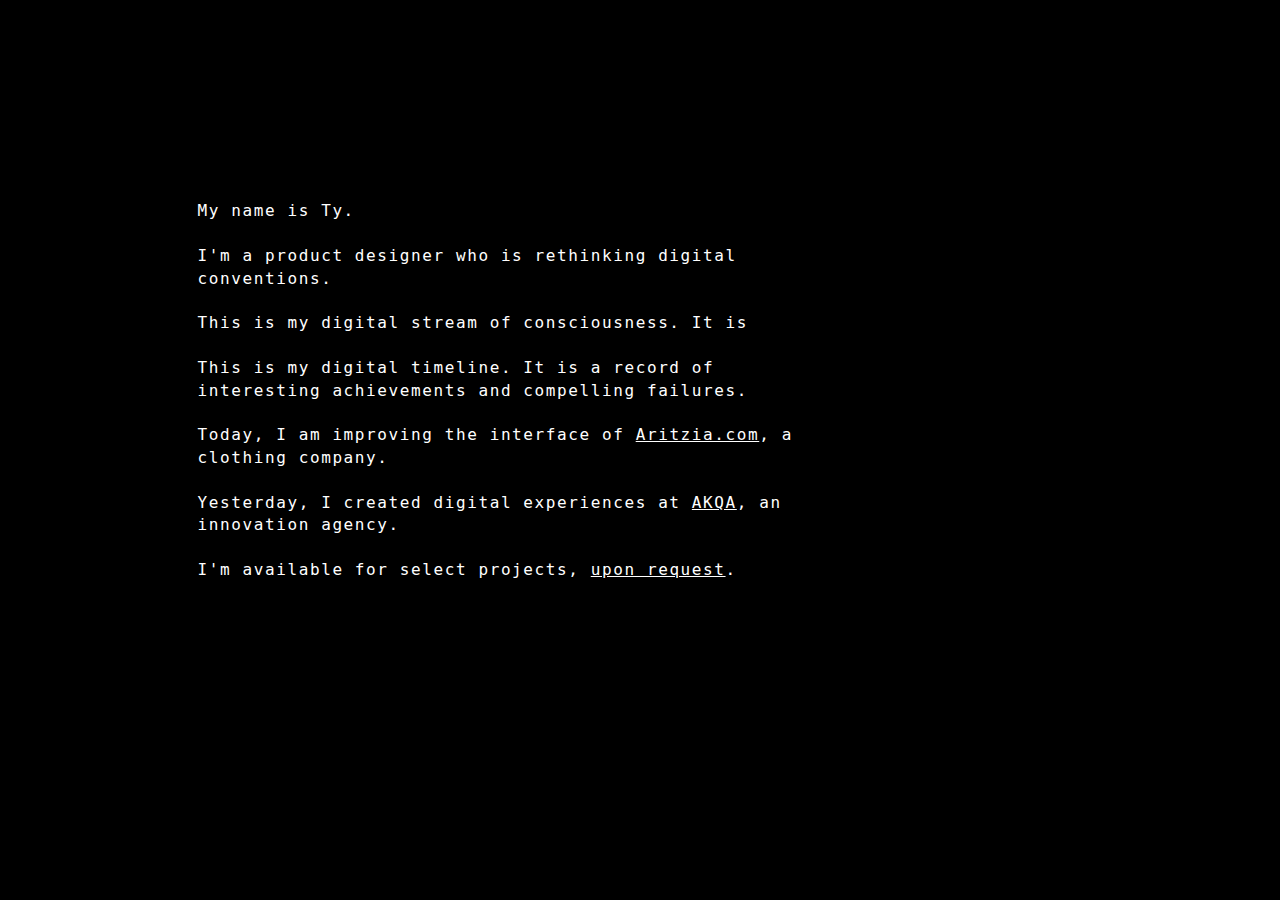
==== index.html @ 68a0e28f "Added a new description" ====
<!DOCTYPE html>
<html lang="en">

  <head>
  <meta charset="utf-8">
  <!-- CSS -->
  <link rel="stylesheet" href="css/main.css">
  <meta name="viewport" content="width=device-width">
  <!--FAVICON -->
  <link rel='shortcut icon' href='images/pizza.ico' type='image/x-icon'/>
  <!-- FONTS -->
  <link rel="stylesheet" href="css/main.css">
  <!--Social Sharing Stuff -->
  <meta property="og:site_name" content="Ty Husband - Portfolio"/>
  <meta property="og:description" content="A dedicated space for articulating digital philosophies"/>
  <meta property="og:image" content="http://tyhus.band/images/preview.jpg">
  <meta property="og:url" content="http://tyhus.band/">
  <meta property="og:type" content="website"/>
  <title>T Y &nbsp; H U S B A N D</title>
  </head>

  <body class="bg-black">
  	<h1 class="text">
      My name is Ty.
      <br><br>
      I'm a product designer who is rethinking digital conventions. 
      <br><br>
      This is my digital stream of consciousness. It is 
      <br><br>
      This is my digital timeline. It is a record of interesting achievements and compelling failures.
      <br><br>
      Today, I am improving the interface of <a target="_blank" href="http://www.aritzia.com">Aritzia.com</a>, a clothing company.
      <br><br>
      Yesterday, I created digital experiences at <a target="_blank" href="http://www.akqa.com">AKQA</a>, an innovation agency.
      <br><br>
      I'm available for select projects, <a href="mailto:ty.husband@gmail.com?Subject=Hey%20Ty">upon request</a>.
    </h1>

    <h1 class="Year">



  </body>
</html>
---- css/main.css ----
@font-face { 
	font-family: 'DM Mono', monospace;
	src: url('https://fonts.googleapis.com/css2?family=DM+Mono:wght@300&display=swap'); 
	webkit-font-smoothing: antialiased;
}


.bg-black {
	background-color: #000
}


@media only screen and (min-width: 601px) {
.text {
	font-family: 'DM Mono', monospace;
	color: #fff;
	font-size: 16px;
	font-weight: 300;
	line-height: 1.4em;
	letter-spacing: .1em;
	padding-left: 15%;
	padding-top: 15%;
	max-width: 50%;

	delay: 2s;
	animation: fadein 2s;
	-webkit-animation: fadein 2s;
  }
}

@media only screen and (max-width: 600px) {
.text {
	font-family: 'DM Mono', monospace;
	color: #fff;
	font-size: 14px;
	font-weight: 300;
	line-height: 1.6em;
	letter-spacing: .1em;
	padding-top: 20%;
	padding-left: 10%;
	max-width: 80%;

	delay: 2s;
	animation: fadein 2s;
	-webkit-animation: fadein 2s;
  }
}


@keyframes fadein {
    from { opacity: 0; }
    to   { opacity: 1; }
}

/* Safari, Chrome and Opera > 12.1 */
@-webkit-keyframes fadein {
    from { opacity: 0; }
    to   { opacity: 1; }
}


a {
	color: #fff;
	text-decoration: underline;
}

a:hover {
	color: #ffff00;
	text-decoration: none;
}

a:visited {
	color: #fff;
	text-decoration: underline;
}


a:visited:hover {
	color: #ffff00;
	text-decoration: none;
}

::selection {
  background: #ffff00;
  color: #000;
}
---- css/main.css ----
@font-face { 
	font-family: 'DM Mono', monospace;
	src: url('https://fonts.googleapis.com/css2?family=DM+Mono:wght@300&display=swap'); 
	webkit-font-smoothing: antialiased;
}


.bg-black {
	background-color: #000
}


@media only screen and (min-width: 601px) {
.text {
	font-family: 'DM Mono', monospace;
	color: #fff;
	font-size: 16px;
	font-weight: 300;
	line-height: 1.4em;
	letter-spacing: .1em;
	padding-left: 15%;
	padding-top: 15%;
	max-width: 50%;

	delay: 2s;
	animation: fadein 2s;
	-webkit-animation: fadein 2s;
  }
}

@media only screen and (max-width: 600px) {
.text {
	font-family: 'DM Mono', monospace;
	color: #fff;
	font-size: 14px;
	font-weight: 300;
	line-height: 1.6em;
	letter-spacing: .1em;
	padding-top: 20%;
	padding-left: 10%;
	max-width: 80%;

	delay: 2s;
	animation: fadein 2s;
	-webkit-animation: fadein 2s;
  }
}


@keyframes fadein {
    from { opacity: 0; }
    to   { opacity: 1; }
}

/* Safari, Chrome and Opera > 12.1 */
@-webkit-keyframes fadein {
    from { opacity: 0; }
    to   { opacity: 1; }
}


a {
	color: #fff;
	text-decoration: underline;
}

a:hover {
	color: #ffff00;
	text-decoration: none;
}

a:visited {
	color: #fff;
	text-decoration: underline;
}


a:visited:hover {
	color: #ffff00;
	text-decoration: none;
}

::selection {
  background: #ffff00;
  color: #000;
}
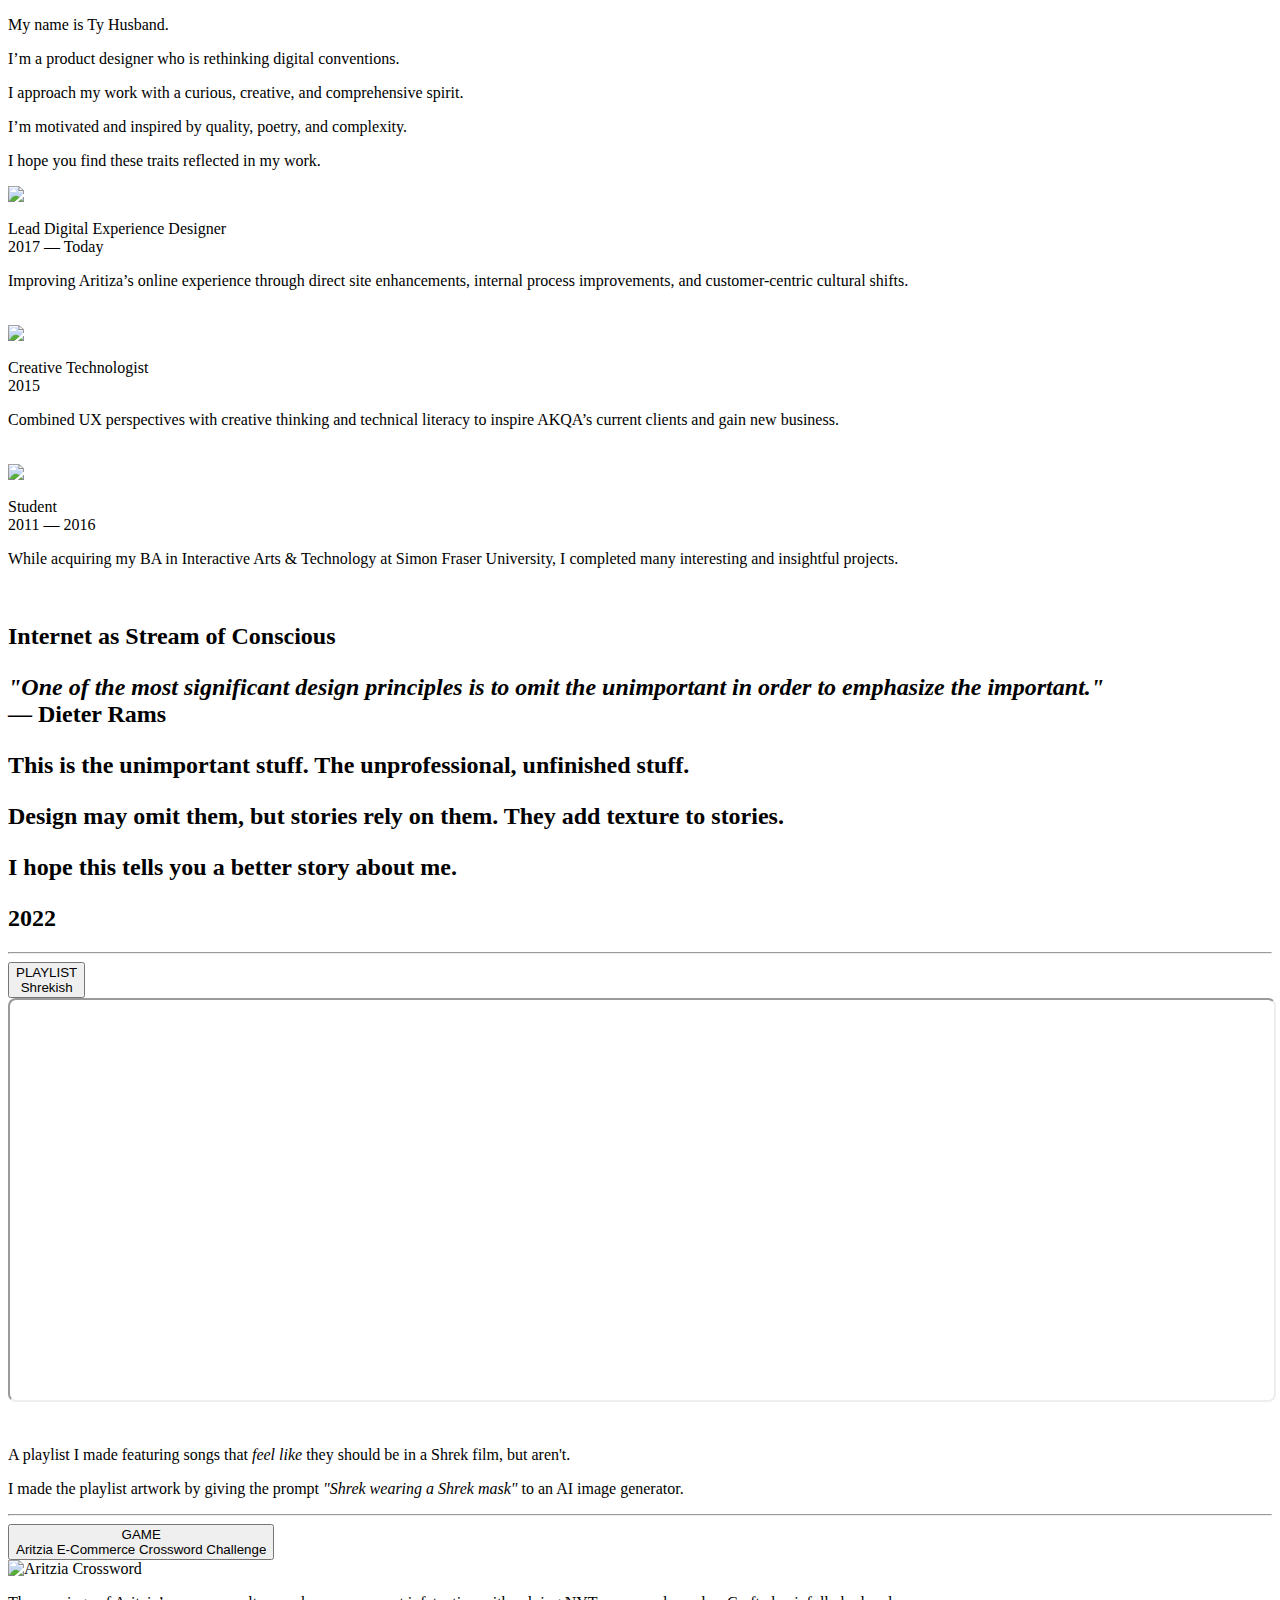
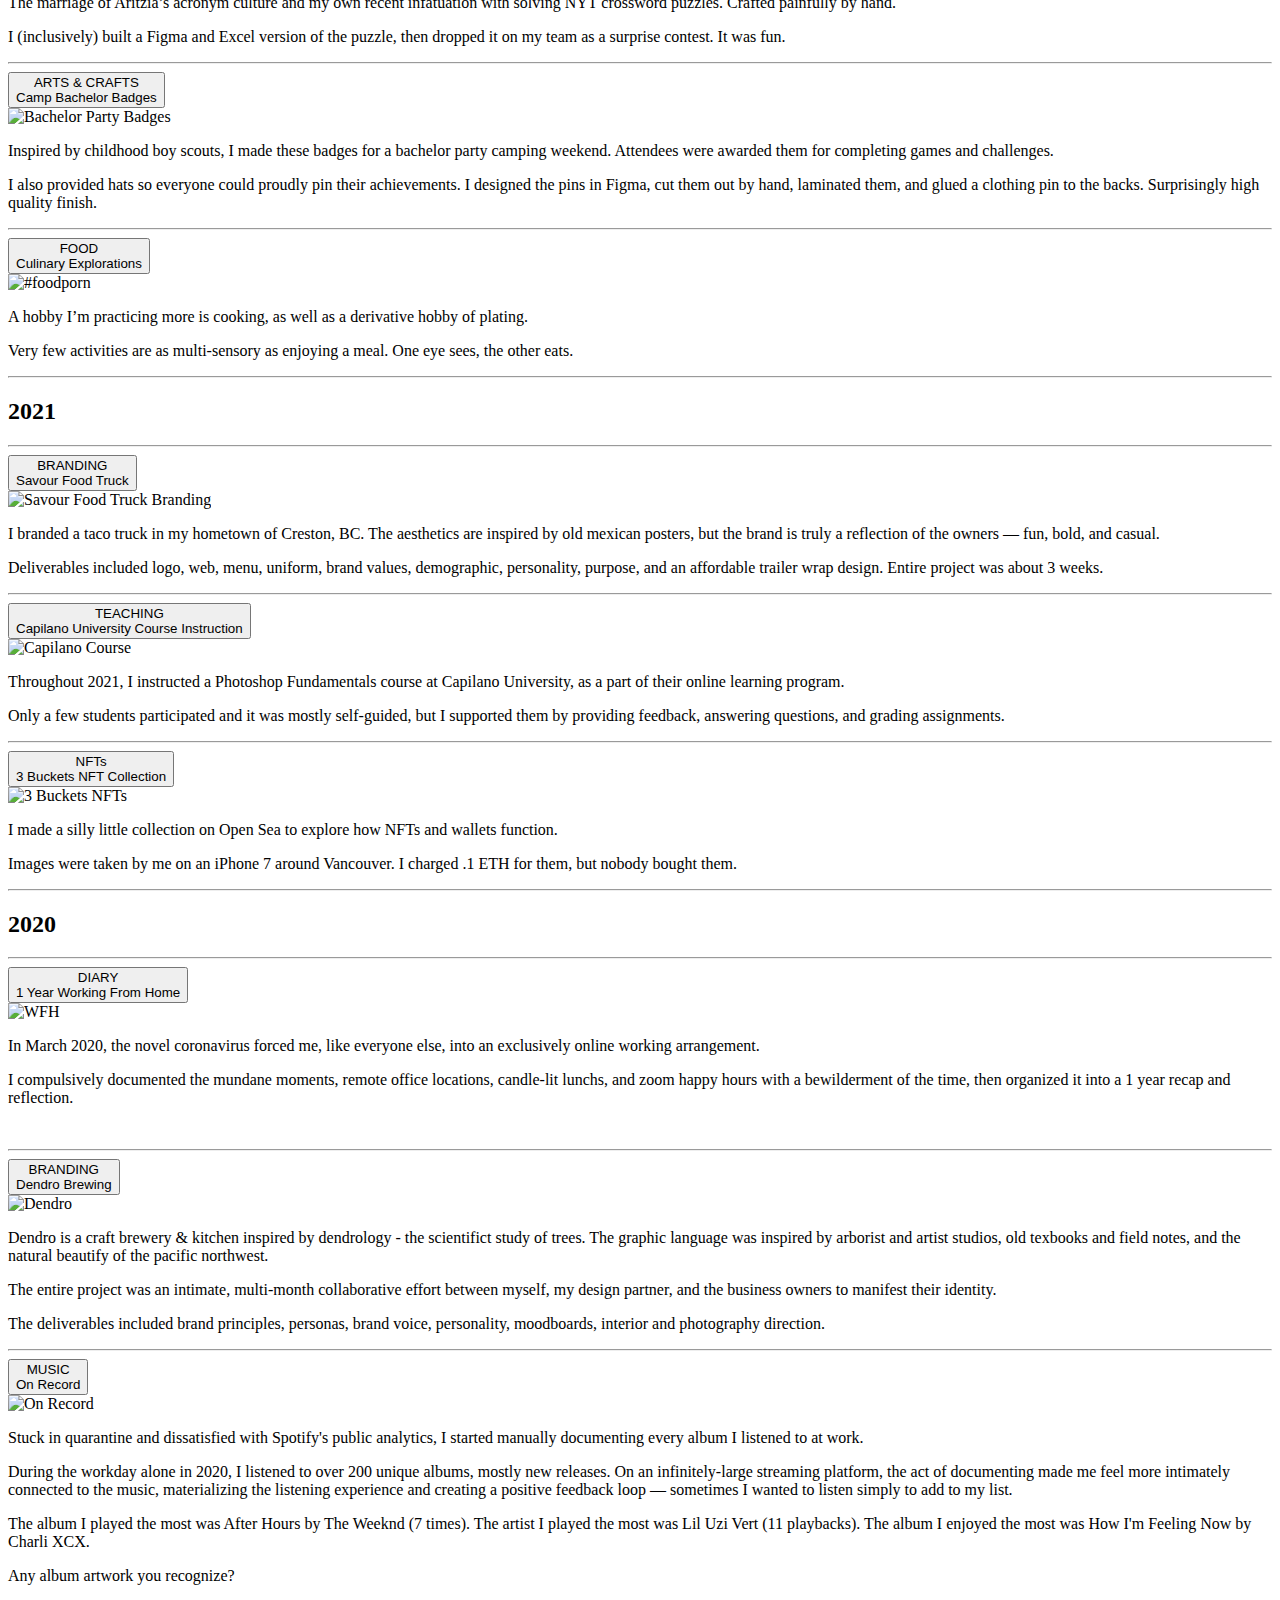
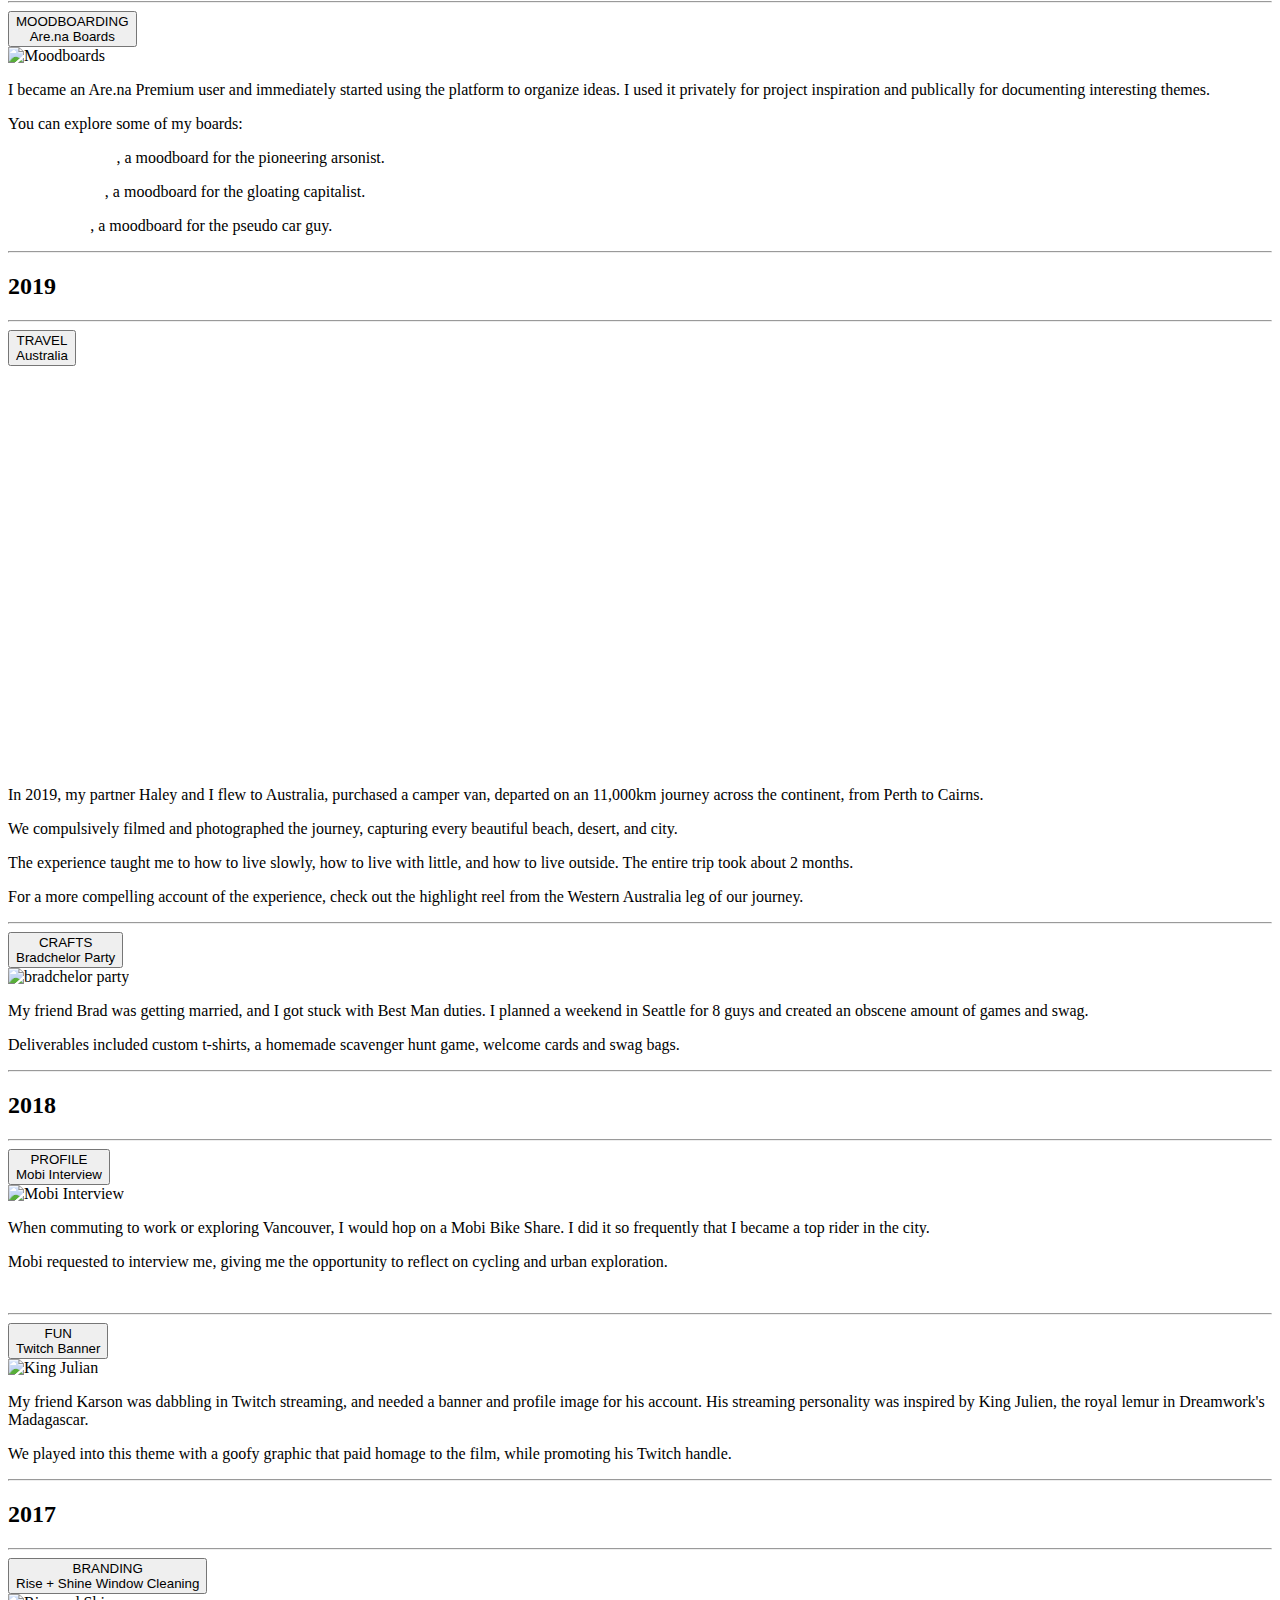
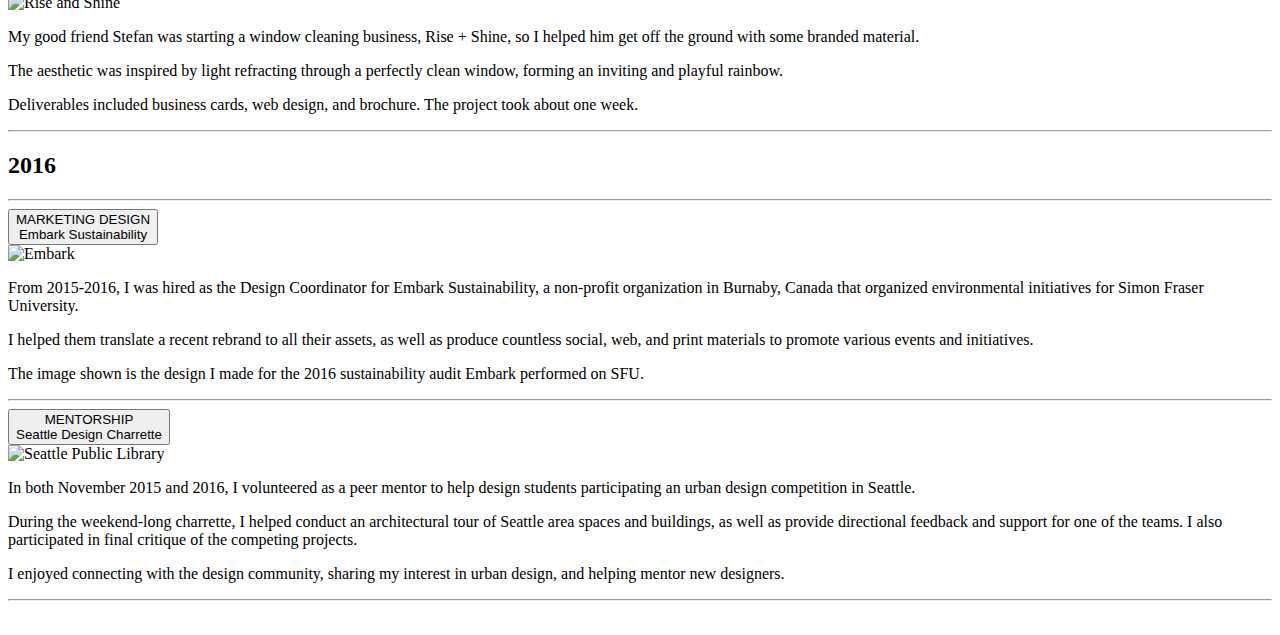
==== commit 6a3a7e2c: "SFU test" ====
--- a/index.html
+++ b/index.html
@@ -1,44 +1,450 @@
 <!DOCTYPE html>
-<html lang="en">
-
-  <head>
-  <meta charset="utf-8">
-  <!-- CSS -->
-  <link rel="stylesheet" href="css/main.css">
-  <meta name="viewport" content="width=device-width">
-  <!--FAVICON -->
-  <link rel='shortcut icon' href='images/pizza.ico' type='image/x-icon'/>
-  <!-- FONTS -->
-  <link rel="stylesheet" href="css/main.css">
-  <!--Social Sharing Stuff -->
-  <meta property="og:site_name" content="Ty Husband - Portfolio"/>
-  <meta property="og:description" content="A dedicated space for articulating digital philosophies"/>
-  <meta property="og:image" content="http://tyhus.band/images/preview.jpg">
-  <meta property="og:url" content="http://tyhus.band/">
-  <meta property="og:type" content="website"/>
-  <title>T Y &nbsp; H U S B A N D</title>
-  </head>
-
-  <body class="bg-black">
-  	<h1 class="text">
-      My name is Ty.
-      <br><br>
-      I'm a product designer who is rethinking digital conventions. 
-      <br><br>
-      This is my digital stream of consciousness. It is 
-      <br><br>
-      This is my digital timeline. It is a record of interesting achievements and compelling failures.
-      <br><br>
-      Today, I am improving the interface of <a target="_blank" href="http://www.aritzia.com">Aritzia.com</a>, a clothing company.
-      <br><br>
-      Yesterday, I created digital experiences at <a target="_blank" href="http://www.akqa.com">AKQA</a>, an innovation agency.
-      <br><br>
-      I'm available for select projects, <a href="mailto:ty.husband@gmail.com?Subject=Hey%20Ty">upon request</a>.
-    </h1>
-
-    <h1 class="Year">
-
-
-
-  </body>
-</html>
+<head>
+        <meta charset="utf-8" />
+        <meta name="viewport" content="width=device-width, initial-scale=1.0">
+        <title>Ty Husband's Stream of Conscious</title>
+        <link href="css/main.css" rel="stylesheet" type="text/css" />
+        <link rel="preconnect" href="https://fonts.googleapis.com">
+        <link rel="preconnect" href="https://fonts.gstatic.com" crossorigin>
+        <link href="https://fonts.googleapis.com/css2?family=Bebas+Neue&display=swap" rel="stylesheet">
+    </head>
+<html lang="en" >
+  <body class="homepage">
+
+    <!-- Introduction -->
+    <div class="home_landing_section">
+    <p class="m16 f1">My name is Ty Husband.</p>
+    <p class="m16 f1">I’m a product designer who is rethinking digital conventions.</p>
+    <p class="m16 f1">I approach my work with a curious, creative, and comprehensive spirit.</p>
+    <p class="m16 f1">I’m motivated and inspired by quality, poetry, and complexity.</p>
+    <p class="m16 f1">I hope you find these traits reflected in my work.</p>
+    </div>
+
+    <!-- Work -->
+    <div class="home_work_section">
+
+        <!-- Aritzia -->
+        <div class="home_work">
+            <a href="http://www.tyhus.band/aritzia"><img src="images/ARITZIA.png" alt="Aritzia Work" width="100%"></a>
+            <p class="f1">Lead Digital Experience Designer<br>2017 — Today</p>
+            <p class="m16 f0">Improving Aritiza’s online experience through direct site enhancements, internal process improvements, and customer-centric cultural shifts.</p>
+            <a class="f0" href="http://www.tyhus.band/aritzia">See work from Aritzia ➞</a>
+        </div>
+
+        <!-- AKQA -->
+        <div class="home_work" id="home_center_work">
+            <a href="http://www.tyhus.band/akqa"><img src="images/AKQA.png" alt="AKQA Work" width="100%"></a>
+            <p class="f1">Creative Technologist<br>2015</p>
+            <p class="m16 f0">Combined UX perspectives with creative thinking and technical literacy to inspire AKQA’s current clients and gain new business.</p>
+            <a class="f0" href="http://www.tyhus.band/akqa">See work from AKQA ➞</a>
+        </div>
+
+        <!-- SFU-->
+        <div class="home_work">
+            <a href="sfu.html"><img src="images/SFU.png" alt="SFU Work" width="100%"></a>
+            <p class="f1">Student<br>2011 — 2016</p>
+            <p class="m16 f0">While acquiring my BA in Interactive Arts & Technology at Simon Fraser University, I completed many interesting and insightful projects.</p>
+            <a class="f0" href="sfu.html">See projects from SFU ➞</a>
+        </div>
+    </div>
+
+    <!-- Stream of Conscious Section -->
+    <div class="m10">
+    <h2 class="m16 f3 m10">Internet as Stream of Conscious</>
+    <p class="m16 f1"><em>"One of the most significant design principles is to omit the unimportant in order to emphasize the important."</em><br>— Dieter Rams</p>
+    <p class="m16 f1">This is the unimportant stuff. The unprofessional, unfinished stuff.
+    <p class="m16 f1">Design may omit them, but stories rely on them. They add texture to stories.</p>
+    <p class="m16 f1">I hope this tells you a better story about me.</p>
+    </div>
+
+    <!--
+
+     2022
+
+    -->
+
+    <div>
+    <h2 class="m16 f3 m_timeline">2022</h2>
+    <hr></hr>
+     <!-- Shrekish -->
+        <button class="accordion f1"> 
+            <span class="fn1">PLAYLIST</span>
+            <br>Shrekish
+        </button>
+        <div class="panel">
+            <div class="accordionImage">
+                <iframe style="border-radius:8px; margin-bottom:24px" src="https://open.spotify.com/embed/playlist/5HMXBynhp5PDncoCXTkpha?utm_source=generator&theme=0" width="100%" height="400" frameBorder="1" allowfullscreen="" allow="autoplay; clipboard-write; encrypted-media; fullscreen; picture-in-picture" loading="lazy"></iframe>
+            </div>
+            <div class="accordionDetails">
+                <p>A playlist I made featuring songs that <em>feel like</em> they should be in a Shrek film, but aren't.</p>
+                <p>I made the playlist artwork by giving the prompt <em>"Shrek wearing a Shrek mask"</em> to an AI image generator.</p>
+            </div>
+        </div>
+    <hr></hr>
+        <!-- Aritzia E-Commerce Crossword Challenge -->
+        <button class="accordion f1"> 
+            <span class="fn1">GAME</span>
+            <br>Aritzia E-Commerce Crossword Challenge
+        </button>
+        <div class="panel">
+            <div class="accordionImage">
+                <img src="images/crossword.png" alt="Aritzia Crossword" width="100%">
+            </div>
+            <div class="accordionDetails">
+                <p>The marriage of Aritzia’s acronym culture and my own recent infatuation with solving NYT crossword puzzles. Crafted painfully by hand.</p>
+                <p>I (inclusively) built a Figma and Excel version of the puzzle, then dropped it on my team as a surprise contest. It was fun.</p>
+            </div>
+        </div>
+    <hr></hr>
+        <!-- Camp Bachelor Badges -->
+        <button class="accordion f1"> 
+            <span class="fn1">ARTS & CRAFTS</span>
+            <br>Camp Bachelor Badges
+        </button>
+        <div class="panel">
+            <div class="accordionImage">
+                <img src="images/badges.jpeg" alt="Bachelor Party Badges" width="100%">
+            </div>
+            <div class="accordionDetails">
+                <p>Inspired by childhood boy scouts, I made these badges for a bachelor party camping weekend. Attendees were awarded them for completing games and challenges.</p>
+                <p>I also provided hats so everyone could proudly pin their achievements. I designed the pins in Figma, cut them out by hand, laminated them, and glued a clothing pin to the backs. Surprisingly high quality finish.</p>
+            </div>
+        </div>
+    <hr></hr>
+           <!-- Culinary Explorations -->
+        <button class="accordion f1"> 
+            <span class="fn1">FOOD</span>
+            <br>Culinary Explorations
+        </button>
+        <div class="panel">
+            <div class="accordionImage">
+                <img src="images/food.png" alt="#foodporn" width="100%">
+            </div>
+            <div class="accordionDetails">
+                <p>A hobby I’m practicing more is cooking, as well as a derivative hobby of plating.</p>
+                <p>Very few activities are as multi-sensory as enjoying a meal. One eye sees, the other eats.</p>
+            </div>
+        </div>
+    <hr></hr>
+    </div>
+
+
+    <!--
+
+     2021
+
+    -->
+
+    <div>
+    <h2 class="m16 f3 m_timeline">2021</h2>
+    <hr></hr>
+        <!-- Savour -->
+        <button class="accordion f1"> 
+            <span class="fn1">BRANDING</span>
+            <br>Savour Food Truck
+        </button>
+        <div class="panel">
+            <div class="accordionImage">
+                <img src="images/savour.png" alt="Savour Food Truck Branding" width="100%">
+            </div>
+            <div class="accordionDetails">
+                <p>I branded a taco truck in my hometown of Creston, BC. The aesthetics are inspired by old mexican posters, but the brand is truly a reflection of the owners — fun, bold, and casual.</p>
+                <p>Deliverables included logo, web, menu, uniform, brand values, demographic, personality, purpose, and an affordable trailer wrap design. Entire project was about 3 weeks.</p>
+            </div>
+        </div>
+    <hr></hr>
+        <!-- Capilano -->
+        <button class="accordion f1"> 
+            <span class="fn1">TEACHING</span>
+            <br>Capilano University Course Instruction
+        </button>
+        <div class="panel">
+            <div class="accordionImage">
+                <img src="images/capilano.png" alt="Capilano Course" width="100%">
+            </div>
+            <div class="accordionDetails">
+                <p>Throughout 2021, I instructed a Photoshop Fundamentals course at Capilano University, as a part of their online learning program.</p>
+                <p>Only a few students participated and it was mostly self-guided, but I supported them by providing feedback, answering questions, and grading assignments.</p>
+            </div>
+        </div>
+    <hr></hr>
+           <!-- 3 Buckets-->
+        <button class="accordion f1"> 
+            <span class="fn1">NFTs</span>
+            <br>3 Buckets NFT Collection
+        </button>
+        <div class="panel">
+            <div class="accordionImage">
+                <img src="images/3buckets.png" alt="3 Buckets NFTs" width="100%">
+            </div>
+            <div class="accordionDetails">
+                <p>I made a silly little collection on Open Sea to explore how NFTs and wallets function.</p>
+                <p>Images were taken by me on an iPhone 7 around Vancouver. I charged .1 ETH for them, but nobody bought them.</p>
+            </div>
+        </div>
+    <hr></hr>
+    </div>
+
+
+    <!--
+
+     2020
+
+    -->
+
+    <div>
+    <h2 class="m16 f3 m_timeline">2020</h2>
+    <hr></hr>
+        <!-- WFH -->
+        <button class="accordion f1"> 
+            <span class="fn1">DIARY</span>
+            <br>1 Year Working From Home
+        </button>
+        <div class="panel">
+            <div class="accordionImage">
+                <img src="images/wfh.png" alt="WFH" width="100%">
+            </div>
+            <div class="accordionDetails">
+                <p>In March 2020, the novel coronavirus forced me, like everyone else, into an exclusively online working arrangement.</p>
+                <p>I compulsively documented the mundane moments, remote office locations, candle-lit lunchs, and zoom happy hours with a bewilderment of the time, then organized it into a 1 year recap and reflection.</p>
+                <a class='f0' href="https://www.tyhus.band">View Photo Journal</a>
+            </div>
+        </div>
+    <hr></hr>
+        <!-- Dendro Brewing -->
+            <button class="accordion f1"> 
+                <span class="fn1">BRANDING</span>
+                <br>Dendro Brewing
+            </button>
+            <div class="panel">
+                <div class="accordionImage">
+                    <img src="images/dendro.jpg" alt="Dendro" width="100%">
+                </div>
+                <div class="accordionDetails">
+                    <p>Dendro is a craft brewery & kitchen inspired by dendrology - the scientifict study of trees. The graphic language was inspired by arborist and artist studios, old texbooks and field notes, and the natural beautify of the pacific northwest.</p>
+                    <p>The entire project was an intimate, multi-month collaborative effort between myself, my design partner, and the business owners to manifest their identity.</p>
+                    <p>The deliverables included brand principles, personas, brand voice, personality, moodboards, interior and photography direction.</p>
+                </div>
+            </div>
+    <hr></hr>
+        <!-- On Record 2020 -->
+            <button class="accordion f1"> 
+                <span class="fn1">MUSIC</span>
+                <br>On Record
+            </button>
+            <div class="panel">
+                <div class="accordionImage">
+                    <img src="images/onrecord2020.jpg" alt="On Record" width="100%">
+                </div>
+                <div class="accordionDetails">
+                    <p>Stuck in quarantine and dissatisfied with Spotify's public analytics, I started manually documenting every album I listened to at work. </p>
+                    <p>During the workday alone in 2020, I listened to over 200 unique albums, mostly new releases. On an infinitely-large streaming platform, the act of documenting made me feel more intimately connected to the music, materializing the listening experience and creating a positive feedback loop — sometimes I wanted to listen simply to add to my list.</p>
+                    <p>The album I played the most was After Hours by The Weeknd (7 times). The artist I played the most was Lil Uzi Vert (11 playbacks). The album I enjoyed the most was How I'm Feeling Now by Charli XCX.</p>
+                    <p>Any album artwork you recognize?</p>
+                </div>
+            </div>
+    <hr></hr>
+    <!-- Are.na -->
+            <button class="accordion f1"> 
+                <span class="fn1">MOODBOARDING</span>
+                <br>Are.na Boards
+            </button>
+            <div class="panel">
+                <div class="accordionImage">
+                    <img src="images/arenaboard.jpg" alt="Moodboards" width="100%">
+                </div>
+                <div class="accordionDetails">
+                    <p>I became an Are.na Premium user and immediately started using the platform to organize ideas. I used it privately for project inspiration and publically for documenting interesting themes.</p>
+                    <p>You can explore some of my boards:</p>
+                    <p><a class='f0' href="https://www.tyhus.band">Everything is Lit</a>, a moodboard for the pioneering arsonist.</p>
+                    <p><a class='f0' href="https://www.tyhus.band">Secure the Bag</a>, a moodboard for the gloating capitalist.</p>
+                    <p><a class='f0' href="https://www.tyhus.band">Spoiler Alert</a>, a moodboard for the pseudo car guy.</p>
+                </div>
+            </div>
+    <hr></hr>
+    </div>
+
+
+    <!--
+
+     2019
+
+    -->
+
+    <div>
+    <h2 class="m16 f3 m_timeline">2019</h2>
+    <hr></hr>
+        <!-- WFH -->
+        <button class="accordion f1"> 
+            <span class="fn1">TRAVEL</span>
+            <br>Australia
+        </button>
+        <div class="panel">
+            <div class="accordionImage">
+                <iframe width="100%" height="400px" src="https://www.youtube.com/embed/6dhsLNREVCw" title="YouTube video player" frameborder="0" allow="accelerometer; autoplay; clipboard-write; encrypted-media; gyroscope; picture-in-picture" allowfullscreen></iframe>
+            </div>
+            <div class="accordionDetails">
+                <p>In 2019, my partner Haley and I flew to Australia, purchased a camper van, departed on an 11,000km journey across the continent, from Perth to Cairns.</p>
+                <p>We compulsively filmed and photographed the journey, capturing every beautiful beach, desert, and city.</p>
+                <p>The experience taught me to how to live slowly, how to live with little, and how to live outside. The entire trip took about 2 months.</p>
+                <p>For a more compelling account of the experience, check out the highlight reel from the Western Australia leg of our journey.</p>
+            </div>
+        </div>
+    <hr></hr>
+       <!-- Bradchelor Party -->
+            <button class="accordion f1"> 
+                <span class="fn1">CRAFTS</span>
+                <br>Bradchelor Party
+            </button>
+            <div class="panel">
+                <div class="accordionImage">
+                    <img src="images/bradchelor.jpg" alt="bradchelor party" width="100%">
+                </div>
+                <div class="accordionDetails">
+                    <p>My friend Brad was getting married, and I got stuck with Best Man duties. I planned a weekend in Seattle for 8 guys and created an obscene amount of games and swag.</p>
+                    <p>Deliverables included custom t-shirts, a homemade scavenger hunt game, welcome cards and swag bags.</p> 
+                </div>
+            </div>
+    <hr></hr>
+    </div>
+
+    <!--
+
+     2018
+
+    -->
+
+    <div>
+    <h2 class="m16 f3 m_timeline">2018</h2>
+    <hr></hr>
+        <!-- PROFILE -->
+        <button class="accordion f1"> 
+            <span class="fn1">PROFILE</span>
+            <br>Mobi Interview
+        </button>
+        <div class="panel">
+            <div class="accordionImage">
+                <img src="images/ty_mobi.jpg" alt="Mobi Interview" width="100%">
+            </div>
+            <div class="accordionDetails">
+                <p>When commuting to work or exploring Vancouver, I would hop on a Mobi Bike Share. I did it so frequently that I became a top rider in the city.</p>
+                <p>Mobi requested to interview me, giving me the opportunity to reflect on cycling and urban exploration.</p>
+                <a class='f0' href="https://www.mobibikes.ca/en/news/mobi-member-profile-meet-ty">Read the Interview</a>
+            </div>
+        </div>
+    <hr></hr>
+         <!-- Twitch Banner -->
+        <button class="accordion f1"> 
+            <span class="fn1">FUN</span>
+            <br>Twitch Banner
+        </button>
+        <div class="panel">
+            <div class="accordionImage">
+                <img src="images/king_julian.jpg" alt="King Julian" width="100%">
+            </div>
+            <div class="accordionDetails">
+                <p>My friend Karson was dabbling in Twitch streaming, and needed a banner and profile image for his account. His streaming personality was inspired by King Julien, the royal lemur in Dreamwork's Madagascar.</p>
+                <p>We played into this theme with a goofy graphic that paid homage to the film, while promoting his Twitch handle.</p> 
+            </div>
+        </div>
+    <hr></hr>
+    </div>
+
+    <!--
+
+     2017
+
+    -->
+
+    <div>
+    <h2 class="m16 f3 m_timeline">2017</h2>
+    <hr></hr>
+        <!-- Rise + Shine -->
+        <button class="accordion f1"> 
+            <span class="fn1">BRANDING</span>
+            <br>Rise + Shine Window Cleaning
+        </button>
+        <div class="panel">
+            <div class="accordionImage">
+                <img src="images/riseandshine.jpg" alt="Rise and Shine" width="100%">
+            </div>
+            <div class="accordionDetails">
+                <p>My good friend Stefan was starting a window cleaning business, Rise + Shine, so I helped him get off the ground with some branded material.</p>
+                <p>The aesthetic was inspired by light refracting through a perfectly clean window, forming an inviting and playful rainbow.</p>
+                <p>Deliverables included business cards, web design, and brochure. The project took about one week.</p>
+            </div>
+        </div>
+    <hr></hr>
+    </div>
+
+    <!--
+
+     2016
+
+    -->
+
+    <div>
+    <h2 class="m16 f3 m_timeline">2016</h2>
+    <hr></hr>
+        <!-- Embark -->
+        <button class="accordion f1"> 
+            <span class="fn1">MARKETING DESIGN</span>
+            <br>Embark Sustainability
+        </button>
+        <div class="panel">
+            <div class="accordionImage">
+                <img src="images/embark.jpg" alt="Embark" width="100%">
+            </div>
+            <div class="accordionDetails">
+                <p>From 2015-2016, I was hired as the Design Coordinator for Embark Sustainability, a non-profit organization in Burnaby, Canada that organized environmental initiatives for Simon Fraser University.</p>
+                <p>I helped them translate a recent rebrand to all their assets, as well as produce countless social, web, and print materials to promote various events and initiatives.</p>
+                <p>The image shown is the design I made for the 2016 sustainability audit Embark performed on SFU.</p> 
+            </div>
+        </div>
+    <hr></hr>
+    <!-- Embark -->
+        <button class="accordion f1"> 
+            <span class="fn1">MENTORSHIP</span>
+            <br>Seattle Design Charrette
+        </button>
+        <div class="panel">
+            <div class="accordionImage">
+                <img src="images/spl.png" alt="Seattle Public Library" width="100%">
+            </div>
+            <div class="accordionDetails">
+                <p>In both November 2015 and 2016, I volunteered as a peer mentor to help design students participating an urban design competition in Seattle.
+                <p>During the weekend-long charrette, I helped conduct an architectural tour of Seattle area spaces and buildings, as well as provide directional feedback and support for one of the teams. I also participated in final critique of the competing projects.</p>
+                <p>I enjoyed connecting with the design community, sharing my interest in urban design, and helping mentor new designers.</p>
+            </div>
+        </div>
+    <hr></hr>
+    </div>
+
+
+
+    <!-- Footer -->
+    <div class="footer_section">
+        <a class="f0" href=mailto:ty.husband@gmail.com?subject=👋%20Hey%20Ty>ty.husband@gmail.com</a>
+        &nbsp; &nbsp;
+        <a class="f0" href=https://www.linkedin.com/in/thuzz/>LinkedIn</a>
+    </div>
+</body>
+
+    <!-- Add the accordion function to SoC section -->
+    <script>
+        var acc = document.getElementsByClassName("accordion");
+        var i;
+
+        for (i = 0; i < acc.length; i++) {
+          acc[i].addEventListener("click", function() {
+            this.classList.toggle("active");
+            var panel = this.nextElementSibling;
+            if (panel.style.maxHeight) {
+              panel.style.maxHeight = null;
+            } else {
+              panel.style.maxHeight = panel.scrollHeight + "px";
+            }
+          });
+        }
+    </script>
+</html>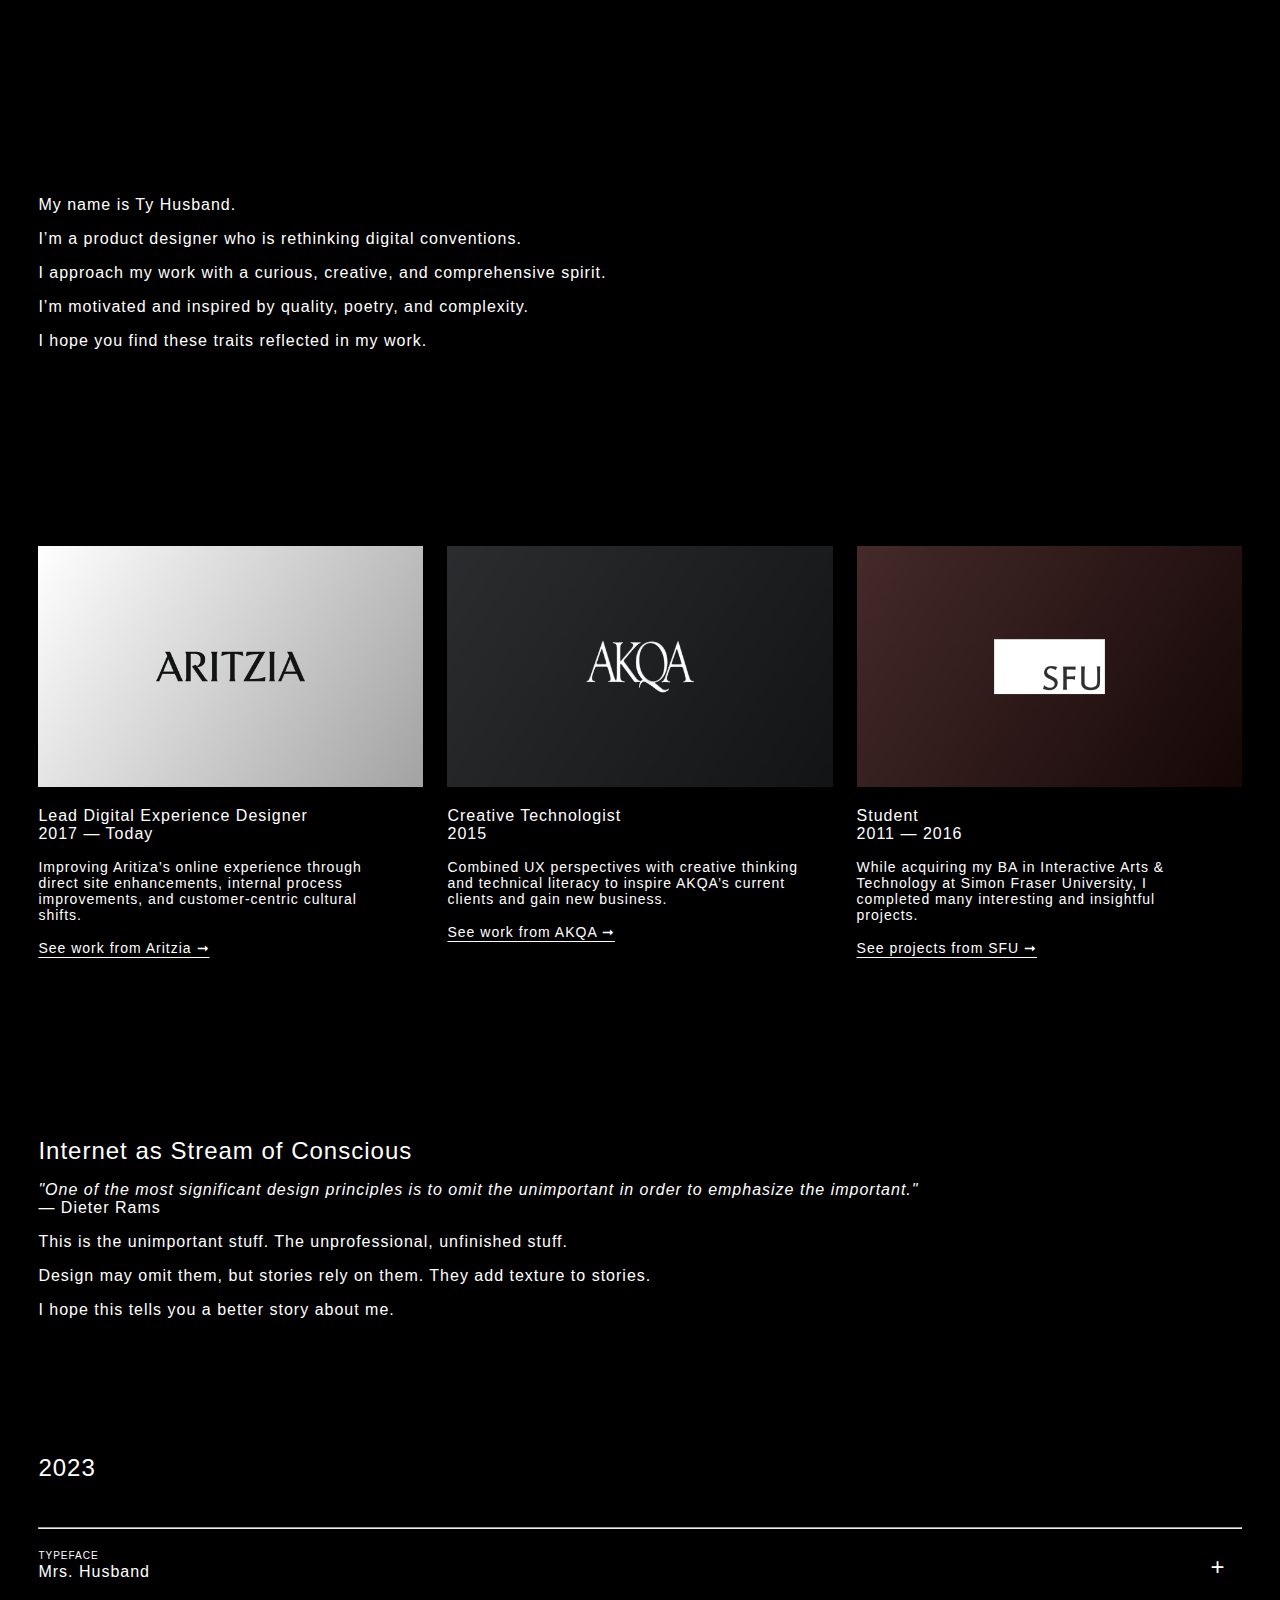
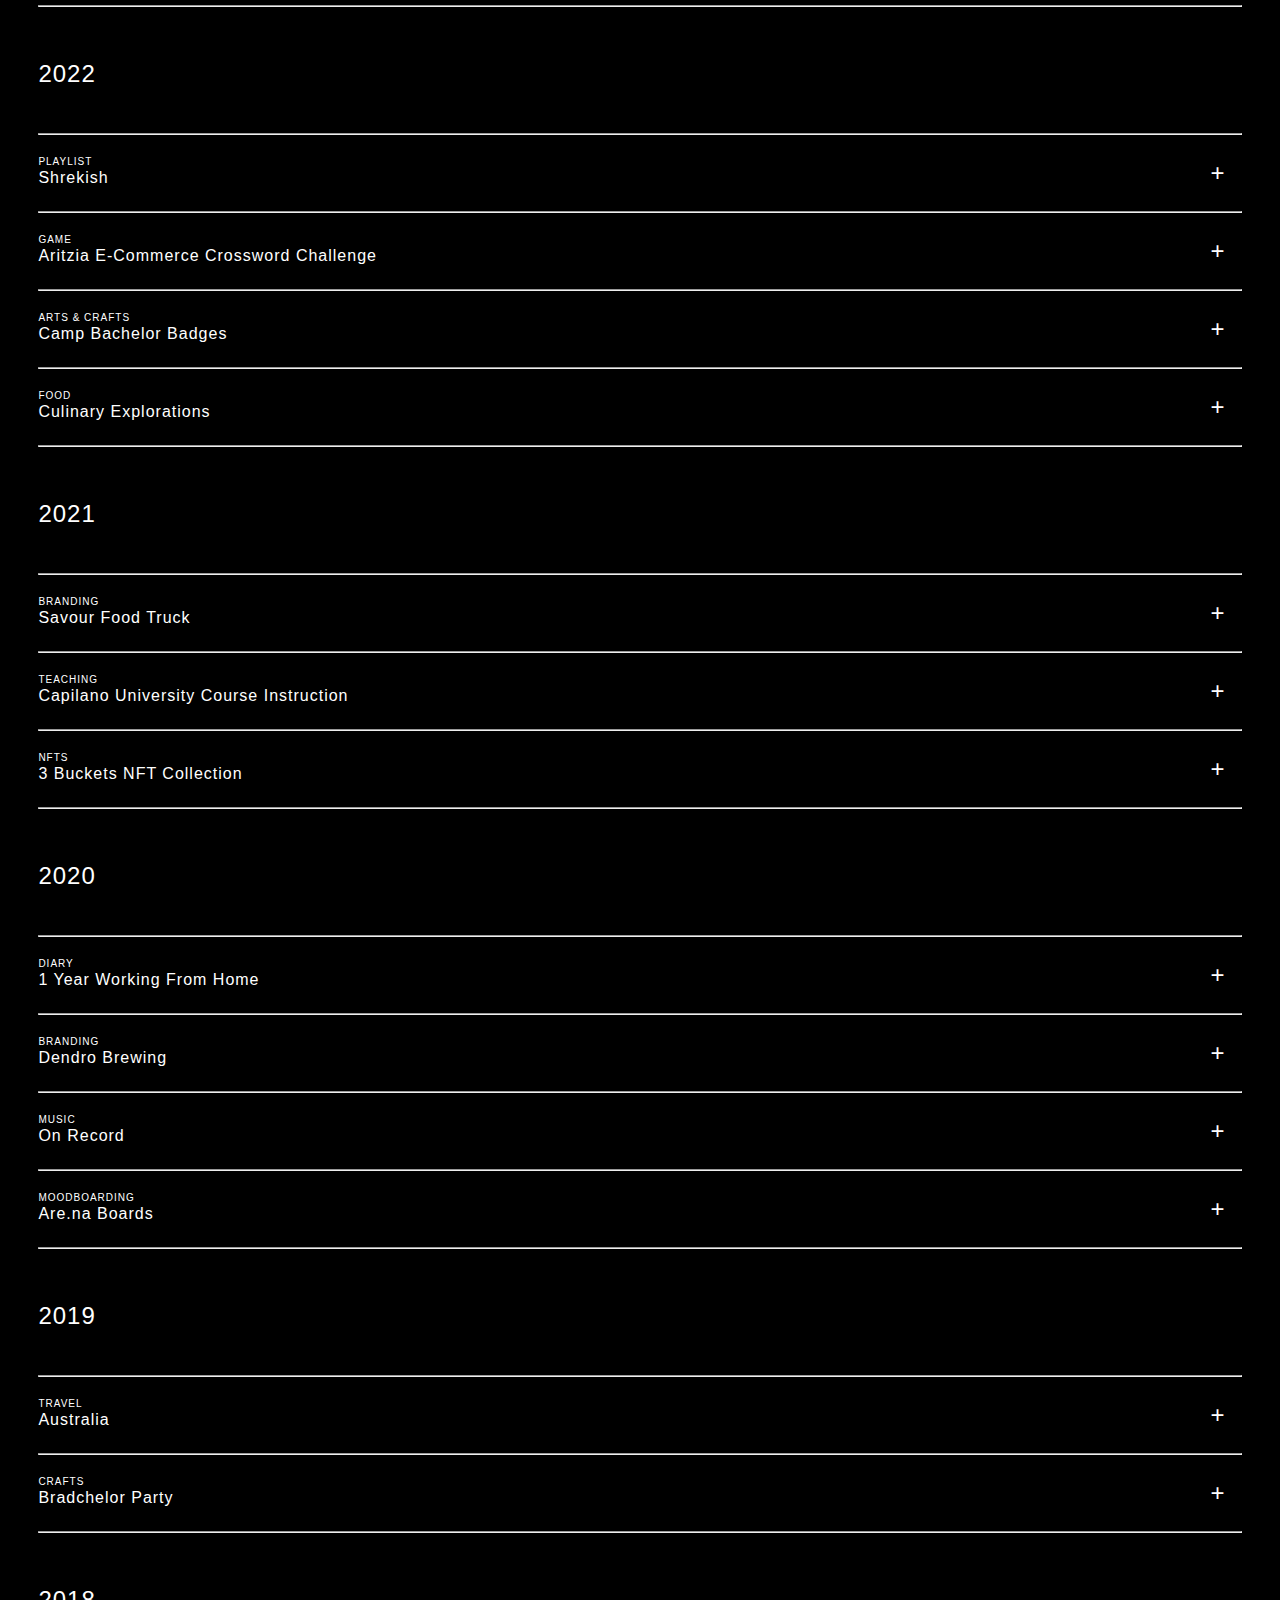
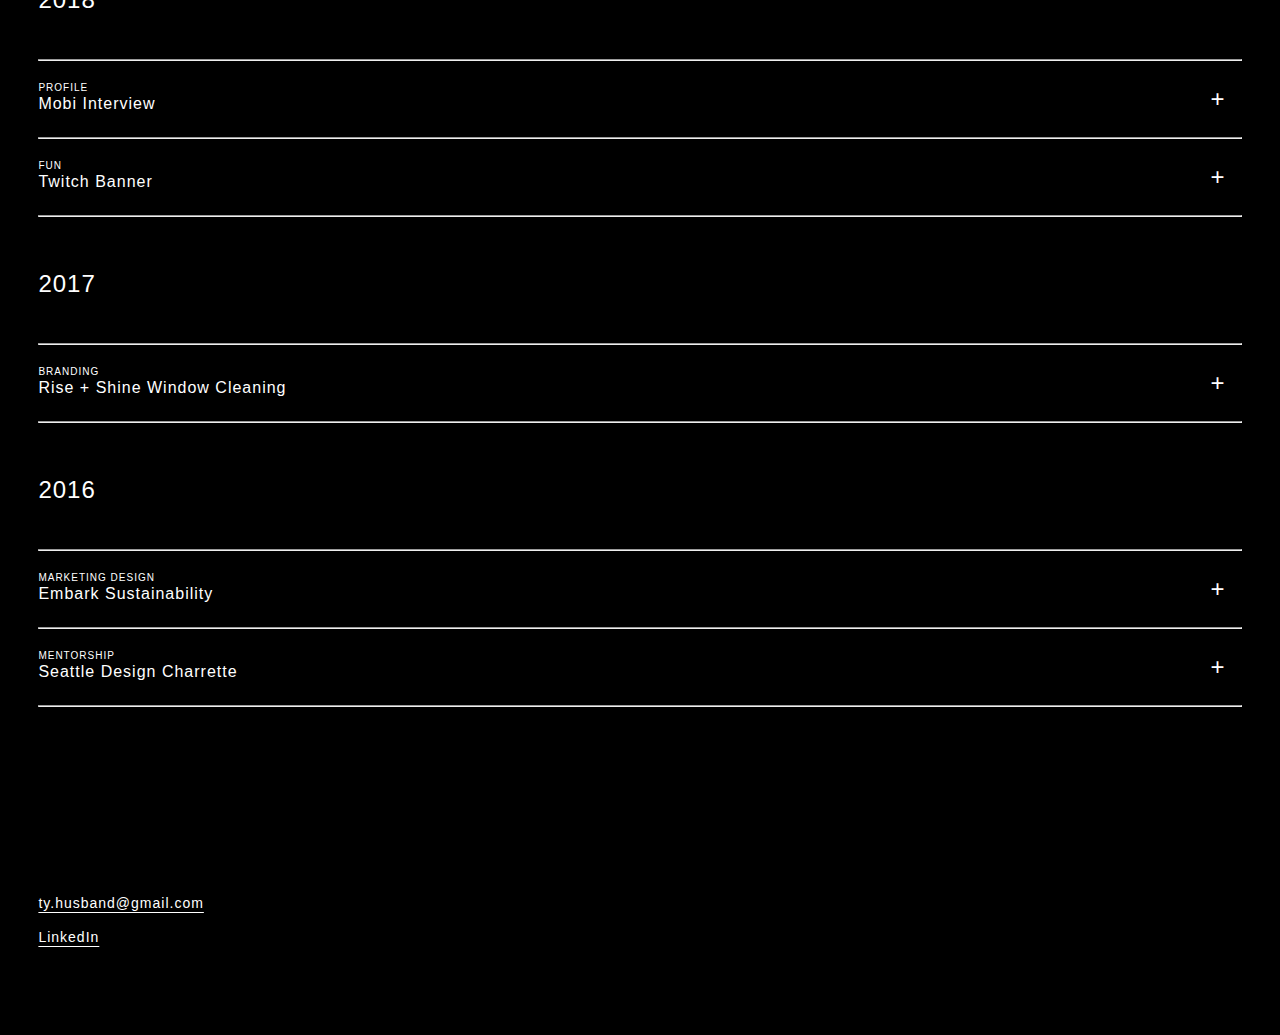
==== commit 3b0d30a6: "Update index.html" ====
--- a/index.html
+++ b/index.html
@@ -41,10 +41,10 @@
 
         <!-- SFU-->
         <div class="home_work">
-            <a href="sfu.html"><img src="images/SFU.png" alt="SFU Work" width="100%"></a>
+            <a href="http://www.tyhus.band/sfu"><img src="images/SFU.png" alt="SFU Work" width="100%"></a>
             <p class="f1">Student<br>2011 — 2016</p>
             <p class="m16 f0">While acquiring my BA in Interactive Arts & Technology at Simon Fraser University, I completed many interesting and insightful projects.</p>
-            <a class="f0" href="sfu.html">See projects from SFU ➞</a>
+            <a class="f0" href="http://www.tyhus.band/sfu">See projects from SFU ➞</a>
         </div>
     </div>
 
@@ -57,6 +57,37 @@
     <p class="m16 f1">I hope this tells you a better story about me.</p>
     </div>
 
+
+    <!--
+
+     2023
+
+    -->
+
+    <div>
+    <h2 class="m16 f3 m_timeline">2023</h2>
+    <hr></hr>
+        <!-- Mrs. Husband -->
+        <button class="accordion f1"> 
+            <span class="fn1">TYPEFACE</span>
+            <br>Mrs. Husband
+        </button>
+        <div class="panel">
+            <div class="accordionImage">
+                <img src="images/mrshusband.jpg" alt="Typeface" width="100%">
+            </div>
+            <div class="accordionDetails">
+                <p>My mom was an eccentric creative, whether she was in her art class room, her art studio, or in her kitchen. When she passed away in 2018, it was difficult for everyone she inspired.</p>
+                <p> I wanted to memorialize her unique handwriting as a typeface, so I digitized binders of art projects and recipes, culled the letters, and drew each one in the likeness of her hand. </p>
+                <p> It was my first time making a typeface, and I learned a lot. There's only one weight, no ornamentation, and some funny bugs, but I'm proud of it. I hope she would be too.</p>
+                <p> If you like, you can <a href = "mrshusband" download = "Mrs. Husband.ttf">download the font</a> and try it out. </p>
+            </div>
+        </div>
+    <hr></hr>
+    </div>
+
+
+
     <!--
 
      2022
@@ -202,12 +233,12 @@
         </button>
         <div class="panel">
             <div class="accordionImage">
-                <img src="images/wfh.png" alt="WFH" width="100%">
+                <img src="images/wfh_intro.png" alt="WFH" width="100%">
             </div>
             <div class="accordionDetails">
                 <p>In March 2020, the novel coronavirus forced me, like everyone else, into an exclusively online working arrangement.</p>
                 <p>I compulsively documented the mundane moments, remote office locations, candle-lit lunchs, and zoom happy hours with a bewilderment of the time, then organized it into a 1 year recap and reflection.</p>
-                <a class='f0' href="https://www.tyhus.band">View Photo Journal</a>
+                <a class='f0' href="https://www.tyhus.band/wfh">View Photo Journal</a>
             </div>
         </div>
     <hr></hr>
@@ -447,4 +478,4 @@
           });
         }
     </script>
-</html>+</html>
--- a/css/main.css
+++ b/css/main.css
@@ -1,87 +1,290 @@
-  
-@font-face { 
-	font-family: 'DM Mono', monospace;
-	src: url('https://fonts.googleapis.com/css2?family=DM+Mono:wght@300&display=swap'); 
-	webkit-font-smoothing: antialiased;
-}
-
-
-.bg-black {
-	background-color: #000
-}
-
-
-@media only screen and (min-width: 601px) {
-.text {
-	font-family: 'DM Mono', monospace;
-	color: #fff;
-	font-size: 16px;
-	font-weight: 300;
-	line-height: 1.4em;
-	letter-spacing: .1em;
-	padding-left: 15%;
-	padding-top: 15%;
-	max-width: 50%;
-
-	delay: 2s;
-	animation: fadein 2s;
-	-webkit-animation: fadein 2s;
-  }
-}
-
-@media only screen and (max-width: 600px) {
-.text {
-	font-family: 'DM Mono', monospace;
-	color: #fff;
-	font-size: 14px;
-	font-weight: 300;
-	line-height: 1.6em;
-	letter-spacing: .1em;
-	padding-top: 20%;
-	padding-left: 10%;
-	max-width: 80%;
-
-	delay: 2s;
-	animation: fadein 2s;
-	-webkit-animation: fadein 2s;
-  }
-}
-
-
-@keyframes fadein {
-    from { opacity: 0; }
-    to   { opacity: 1; }
-}
-
-/* Safari, Chrome and Opera > 12.1 */
-@-webkit-keyframes fadein {
-    from { opacity: 0; }
-    to   { opacity: 1; }
-}
-
-
-a {
-	color: #fff;
-	text-decoration: underline;
-}
-
-a:hover {
-	color: #ffff00;
-	text-decoration: none;
-}
-
-a:visited {
-	color: #fff;
-	text-decoration: underline;
-}
-
-
-a:visited:hover {
-	color: #ffff00;
-	text-decoration: none;
-}
-
-::selection {
-  background: #ffff00;
-  color: #000;
-}
+/* Coded by me */
+
+/* General */
+
+body {
+    background-color: #000;
+    text-decoration: none;
+    padding: 0px;
+}
+
+p, h2, a, button {
+    color: #fff;
+    letter-spacing: 1px;
+    font-family: "Helvetica Neue", Helvetica, Arial, sans-serif;
+    text-align: left;
+    font-weight: 300;
+    text-decoration-thickness: 1px;
+    text-underline-offset: 4px;
+}
+
+
+
+/* Type Sizes */
+
+.f3 {
+    font-size: 24px;
+}
+
+.f2 {
+    font-size: 20px;
+}
+
+.f1 {
+    font-size: 16px;
+}
+
+.f0 {
+    font-size: 14px;
+}
+
+.fn1 {
+    font-size: 10px;
+    text-transform: uppercase;
+}
+
+
+/* Margins */
+
+.m_home {
+    margin: 20vh 3vw 0vh;
+}
+
+.m16 {
+    margin: 16px 24px 16px 0px; 
+}
+
+.m10 {
+    margin: 10vh 0vw 5vh;
+}
+
+.m_timeline {
+  margin: 5vh 0vw;
+}
+
+
+
+/* Homepage sections */
+
+.homepage {
+    display: flex;
+    flex-direction: column;
+    margin: 20vh 3vw 0vh 3vw;
+}
+
+.home_work_section {
+    display: inline-flex;
+    flex-direction: row;
+    flex-wrap: nowrap;
+    width: 100%;
+    margin-top: 20vh;
+}
+
+.home_work_image {
+    flex: 33.3%;
+    justify-content: space-around;
+}
+
+#home_center_work {
+    margin: 0 2%;
+}
+
+
+
+
+/* My Work Pages */
+
+
+.workpage {
+    display: flex;
+    flex-direction: column;
+    margin: 0vh 3vw;
+}
+
+.work_section {
+    display: inline-flex;
+    flex-direction: column;
+    flex-wrap: nowrap;
+    width: 100%;
+    margin-top: 15vh;
+}
+
+.project_details {
+    display: inline-flex;
+    flex-direction: row;
+    flex-wrap: nowrap;
+    width: 100%;
+    margin-top: 2vh;
+}
+
+.project_title {
+    display: flex;
+    width: 100%;
+}
+
+.project_description{
+    display: flex;
+    flex-direction: column;
+    width: 100%;
+    margin-top: 2vh;
+}
+
+
+
+/* WFH Diary section */
+
+.wfh_diary {
+    display: flex;
+    flex-direction: row;
+    flex-wrap: wrap;
+    justify-content: space-between;
+}
+
+.wfh_image {
+  display: flex;
+  flex-direction: column;
+  flex-basis: auto;
+  margin-bottom: 5vh;
+  width: 48%;
+  flex-grow;
+}
+
+
+/* Footer Section */
+
+.footer_section {
+    display: flex;
+    flex-direction: column;
+    margin: 20vh 0vh 10vh;
+    justify-content: flex-start;
+}
+
+
+/* Homepage Accordion Styling */
+
+hr.divider {
+    border-top:1px solid #fff;
+}
+
+/* Style the buttons that are used to open and close the accordion panel */
+.accordion {
+  background-color: #000;
+  color: #fff;
+  cursor: pointer;
+  padding: 8px 16px 16px 0;
+  width: 100%;
+  text-align: left;
+  border: none;
+  outline: none;
+  transition: 0.1s;
+  display: inline-block;
+}
+
+/* Add a background color to the button if it is clicked on (add the .active class with JS), and when you move the mouse over it (hover) */
+.active, .accordion:hover {
+  opacity: 0.8;
+}
+
+/* Style the accordion panel. Note: hidden by default */
+.panel {
+  background-color: #000;
+  max-height: 0;
+  overflow: hidden;
+  transition: max-height 0.2s ease-out;
+  display: flex;
+  flex-direction: row;
+  gap: 2vw;
+}
+
+.accordion:after {
+  content: '+'; /* Unicode character for "plus" sign (+) \02795 */
+  font-size: 24px;
+  color: #fff;
+  float: right;
+  display: inline-block;
+  margin-top: -10px;
+}
+
+.active:after {
+  content: "—"; /* Unicode character for "minus" sign (-) \2796 */
+  color: #fff;
+}
+
+.accordionImage {
+  width: 70%;
+}
+
+.accordionDetails {
+  width: 30%;
+  padding-right: 5vw;
+}
+
+
+
+/* Mobile */
+
+@media screen and (max-width: 500px) {
+    body {
+        background-color: #000;
+        text-decoration: none;
+        padding: 0px;
+        margin: 20vh 5vw 0vh 5vw;
+    }
+
+    .home_work_section {
+        flex-direction: column;
+    }
+
+    #home_center_work {
+        margin: 10% 0;
+    }
+
+    .project_details {
+    display: inline-flex;
+    flex-direction: column;
+    }
+
+    .project_description{
+        margin-top: 0;
+    }
+
+    .accordion {
+      padding: 8px 0px 16px 0;
+    }
+
+    .accordion:after {
+      margin-top: -4px;
+    }
+
+    /* Style the accordion panel. Note: hidden by default */
+    .panel {
+      flex-direction: column;
+      gap: 2vh;
+    }
+
+    .accordionImage {
+      width: 100%;
+    }
+
+    .accordionDetails {
+      width: 95%;
+      padding-bottom: 24px;
+    }
+
+    /* WFH Diary section */
+
+    .wfh_diary {
+        display: flex;
+        flex-direction: row;
+        flex-wrap: wrap;
+        justify-content: space-between;
+    }
+
+    .wfh_image {
+        width: 100%
+    }
+
+}
+
+
+
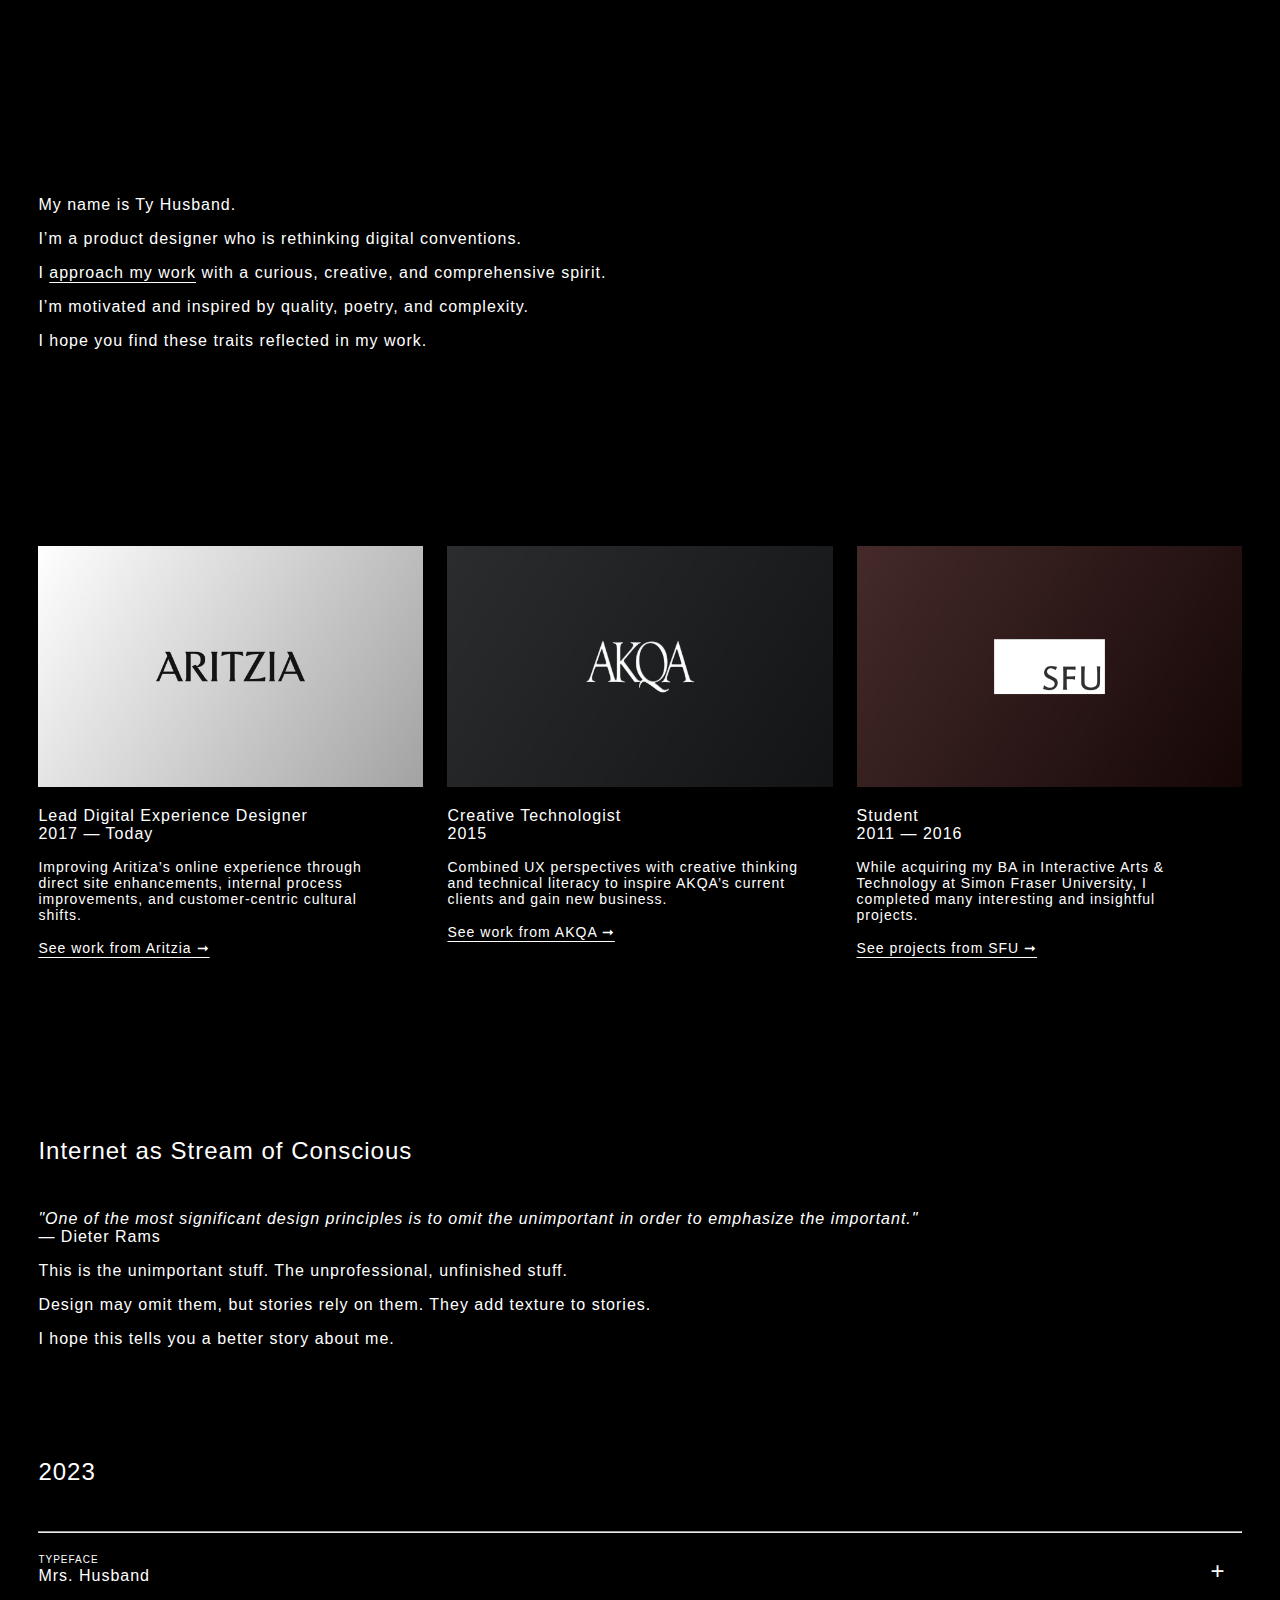
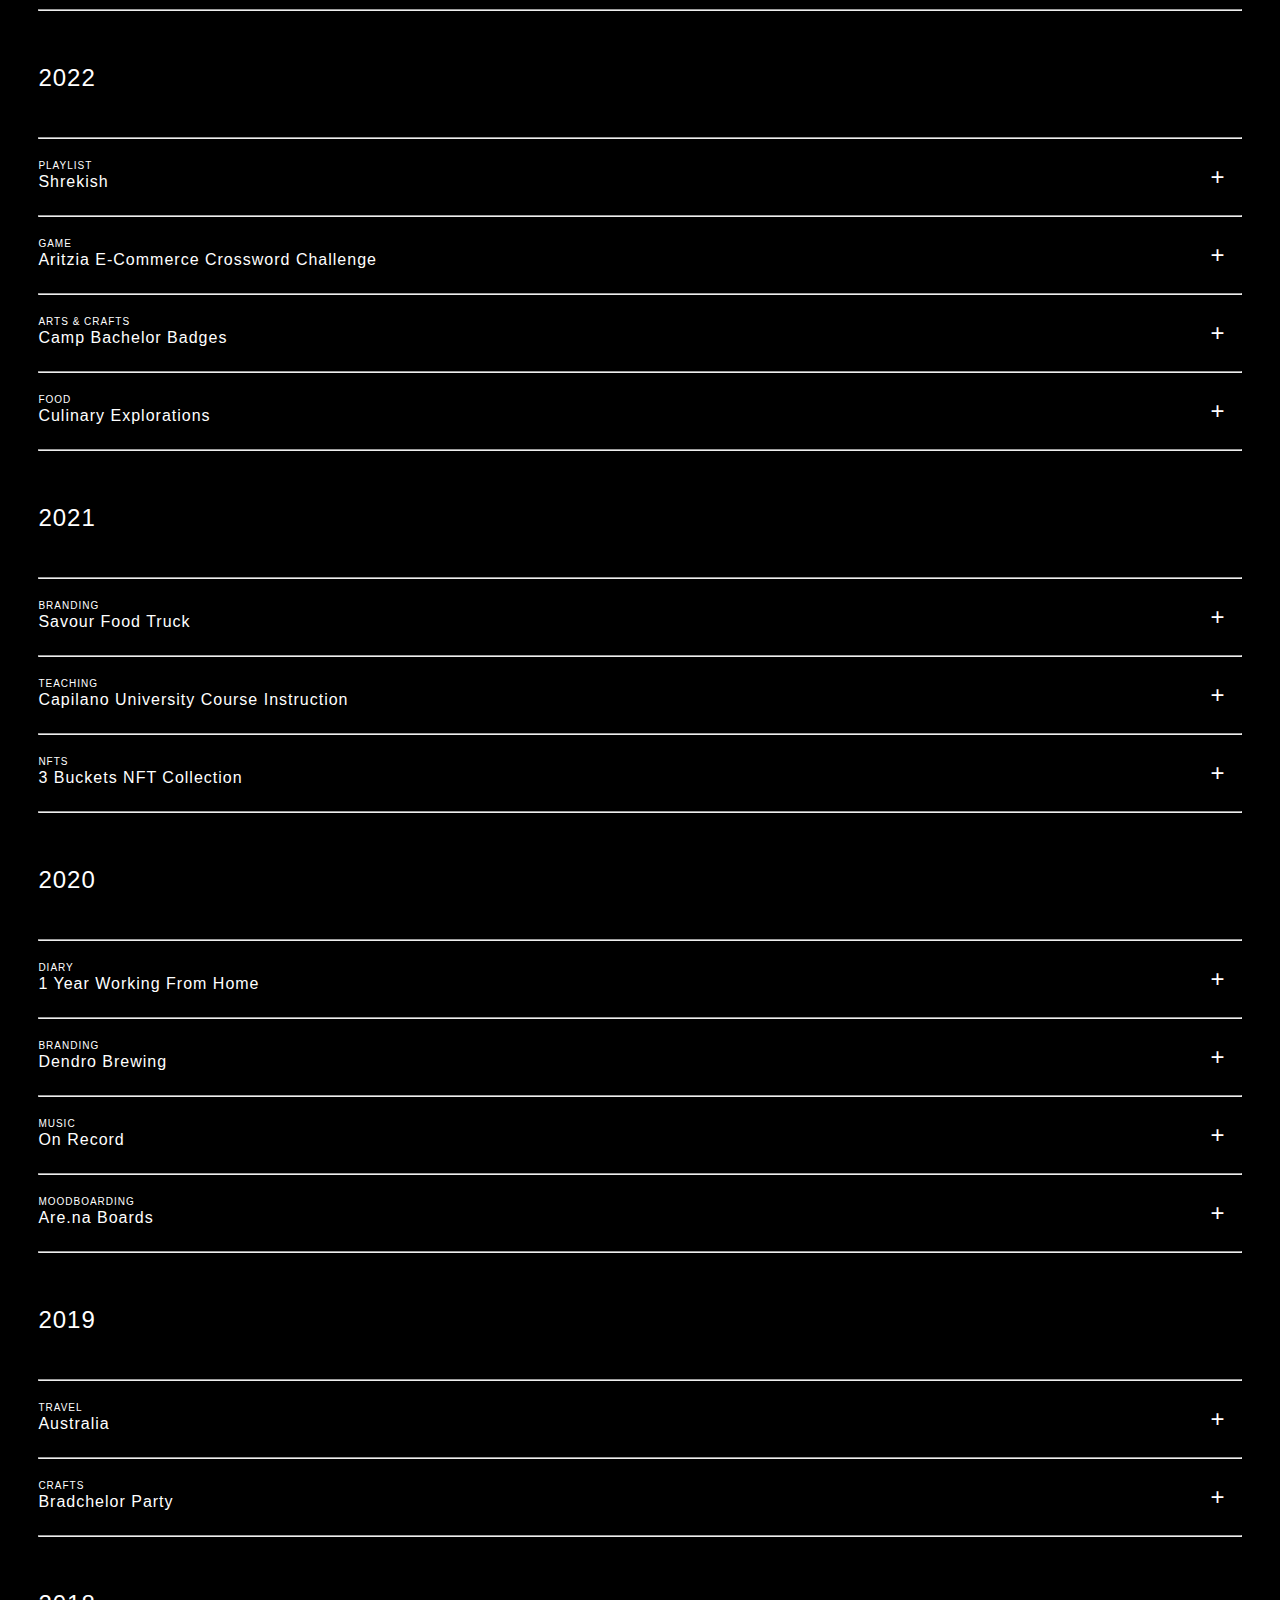
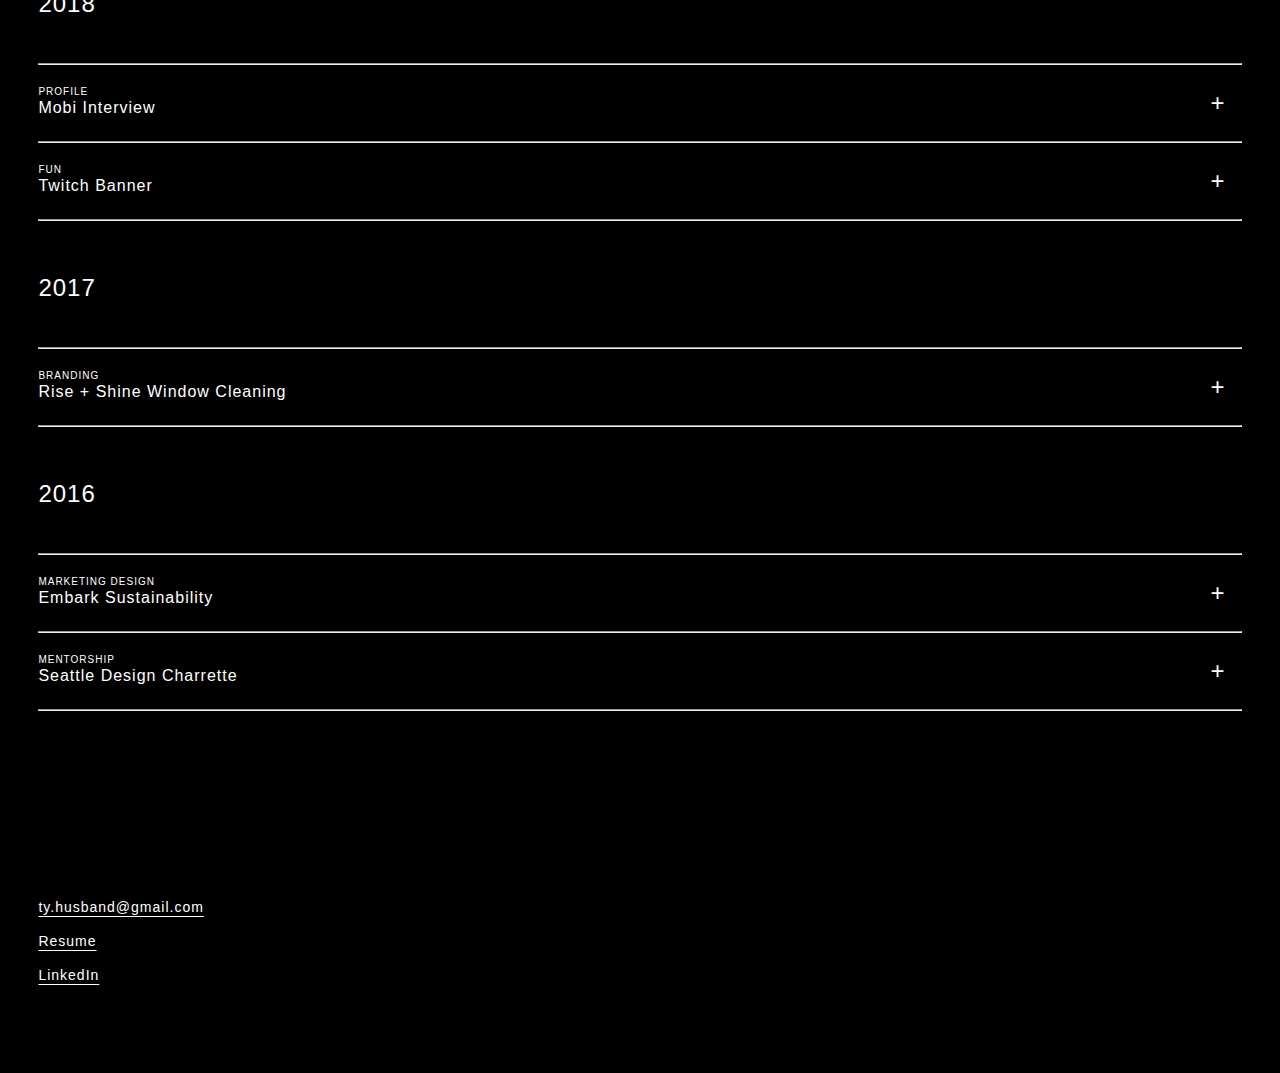
==== commit 659917c0: "Added About Me Page" ====
--- a/index.html
+++ b/index.html
@@ -15,7 +15,7 @@
     <div class="home_landing_section">
     <p class="m16 f1">My name is Ty Husband.</p>
     <p class="m16 f1">I’m a product designer who is rethinking digital conventions.</p>
-    <p class="m16 f1">I approach my work with a curious, creative, and comprehensive spirit.</p>
+    <p class="m16 f1">I <a href = "https://www.tyhus.band/about">approach my work</a> with a curious, creative, and comprehensive spirit.</p>
     <p class="m16 f1">I’m motivated and inspired by quality, poetry, and complexity.</p>
     <p class="m16 f1">I hope you find these traits reflected in my work.</p>
     </div>
@@ -50,7 +50,7 @@
 
     <!-- Stream of Conscious Section -->
     <div class="m10">
-    <h2 class="m16 f3 m10">Internet as Stream of Conscious</>
+    <h2 class="m16 f3 m10">Internet as Stream of Conscious<h2/>
     <p class="m16 f1"><em>"One of the most significant design principles is to omit the unimportant in order to emphasize the important."</em><br>— Dieter Rams</p>
     <p class="m16 f1">This is the unimportant stuff. The unprofessional, unfinished stuff.
     <p class="m16 f1">Design may omit them, but stories rely on them. They add texture to stories.</p>
@@ -80,7 +80,7 @@
                 <p>My mom was an eccentric creative, whether she was in her art class room, her art studio, or in her kitchen. When she passed away in 2018, it was difficult for everyone she inspired.</p>
                 <p> I wanted to memorialize her unique handwriting as a typeface, so I digitized binders of art projects and recipes, culled the letters, and drew each one in the likeness of her hand. </p>
                 <p> It was my first time making a typeface, and I learned a lot. There's only one weight, no ornamentation, and some funny bugs, but I'm proud of it. I hope she would be too.</p>
-                <p> If you like, you can <a href = "mrshusband" download = "Mrs. Husband.ttf">download the font</a> and try it out. </p>
+                <p><a href = "fonts/Mrs Husband.ttf" download = "Mrs Husband.ttf">Download the Font</a> • <a href="https://www.tyhus.band/mrshusband">Read More</a></p>
             </div>
         </div>
     <hr></hr>
@@ -457,6 +457,8 @@
     <div class="footer_section">
         <a class="f0" href=mailto:ty.husband@gmail.com?subject=👋%20Hey%20Ty>ty.husband@gmail.com</a>
         &nbsp; &nbsp;
+        <a class="f0" href = "Resume/TyHusband_Resume.pdf" download = "TyHusband_Resume.pdf">Resume</a>
+      &nbsp; &nbsp;
         <a class="f0" href=https://www.linkedin.com/in/thuzz/>LinkedIn</a>
     </div>
 </body>
@@ -478,4 +480,4 @@
           });
         }
     </script>
-</html>
+</html>--- a/css/main.css
+++ b/css/main.css
@@ -1,6 +1,64 @@
 /* Coded by me */
 
 /* General */
+
+/* Mrs. Husband Typeface*/
+@font-face {
+    font-family: 'mrs_husbandregular';
+    src: url('fonts/mrs_husband-webfont.eot');
+    src: url('fonts/mrs_husband-webfont.eot?#iefix') format('embedded-opentype'),
+         url('fonts/mrs_husband-webfont.woff2') format('woff2'),
+         url('fonts/mrs_husband-webfont.woff') format('woff'),
+         url('fonts/mrs_husband-webfont.ttf') format('truetype');
+    font-weight: normal;
+    font-style: normal;
+}
+
+* {
+    box-sizing: border-box;
+}
+
+.mrs6 {
+font-family: 'mrs_husbandregular', Helvetica Neue, Helvetica, Arial, sans-serif;
+font-size: 128px;
+color: #000
+}
+
+.mrs5 {
+font-family: 'mrs_husbandregular', Helvetica Neue, Helvetica, Arial, sans-serif;
+font-size: 64px;
+color: #000
+}
+
+.mrs4 {
+font-family: 'mrs_husbandregular', Helvetica Neue, Helvetica, Arial, sans-serif;
+font-size: 32px;
+color: #000
+}
+
+.mrs3 {
+font-family: 'mrs_husbandregular', Helvetica Neue, Helvetica, Arial, sans-serif;
+font-size: 24px;
+color: #000
+}
+
+.mrs2 {
+font-family: 'mrs_husbandregular', Helvetica Neue, Helvetica, Arial, sans-serif;
+font-size: 20px;
+color: #000
+}
+
+.mrs1 {
+font-family: 'mrs_husbandregular', Helvetica Neue, Helvetica, Arial, sans-serif;
+font-size: 16px;
+color: #000;
+}
+
+.mrs_a {
+font-family: 'mrs_husbandregular', Helvetica Neue, Helvetica, Arial, sans-serif;
+text-decoration: underline;
+color: #000;
+}
 
 body {
     background-color: #000;
@@ -75,7 +133,6 @@
 .home_work_section {
     display: inline-flex;
     flex-direction: row;
-    flex-wrap: nowrap;
     width: 100%;
     margin-top: 20vh;
 }
@@ -106,7 +163,14 @@
     flex-direction: column;
     flex-wrap: nowrap;
     width: 100%;
-    margin-top: 15vh;
+    margin-top: 5vh;
+}
+
+.work_section_h {
+    display: flex;
+    flex-direction: row;
+    flex-wrap: wrap;
+    justify-content:space-between;
 }
 
 .project_details {
@@ -127,6 +191,20 @@
     flex-direction: column;
     width: 100%;
     margin-top: 2vh;
+}
+
+.notebook {
+    display: flex;
+    flex-direction: column;
+    margin: 0vh 3vw;
+    background-color: #fdfdfd;
+    background-size: 34px 34px;
+    background-image:  repeating-linear-gradient(0deg, #dee8f9, #dee8f9 1.7000000000000002px, #fdfdfd 1.7000000000000002px, #fdfdfd);
+}
+
+.two-up {
+    padding-top: 5vh;
+    max-width: 49.5%;
 }
 
 
@@ -219,11 +297,16 @@
   padding-right: 5vw;
 }
 
+.art_img {
+  float: left;
+  width: 20%;
+  padding:.5%;
+}
 
 
 /* Mobile */
 
-@media screen and (max-width: 500px) {
+@media screen and (max-width:600px){
     body {
         background-color: #000;
         text-decoration: none;
@@ -231,6 +314,12 @@
         margin: 20vh 5vw 0vh 5vw;
     }
 
+    .art_img {
+      float: left;
+      width: 50%;
+      padding:1%;
+    }
+
     .home_work_section {
         flex-direction: column;
     }
@@ -284,7 +373,15 @@
         width: 100%
     }
 
-}
-
-
-
+    .work_section_h {
+    display: flex;
+    flex-direction: column;
+    margin-top: 10px;
+    }
+
+    .two-up {
+    max-width: 100%;
+    }
+}
+
+
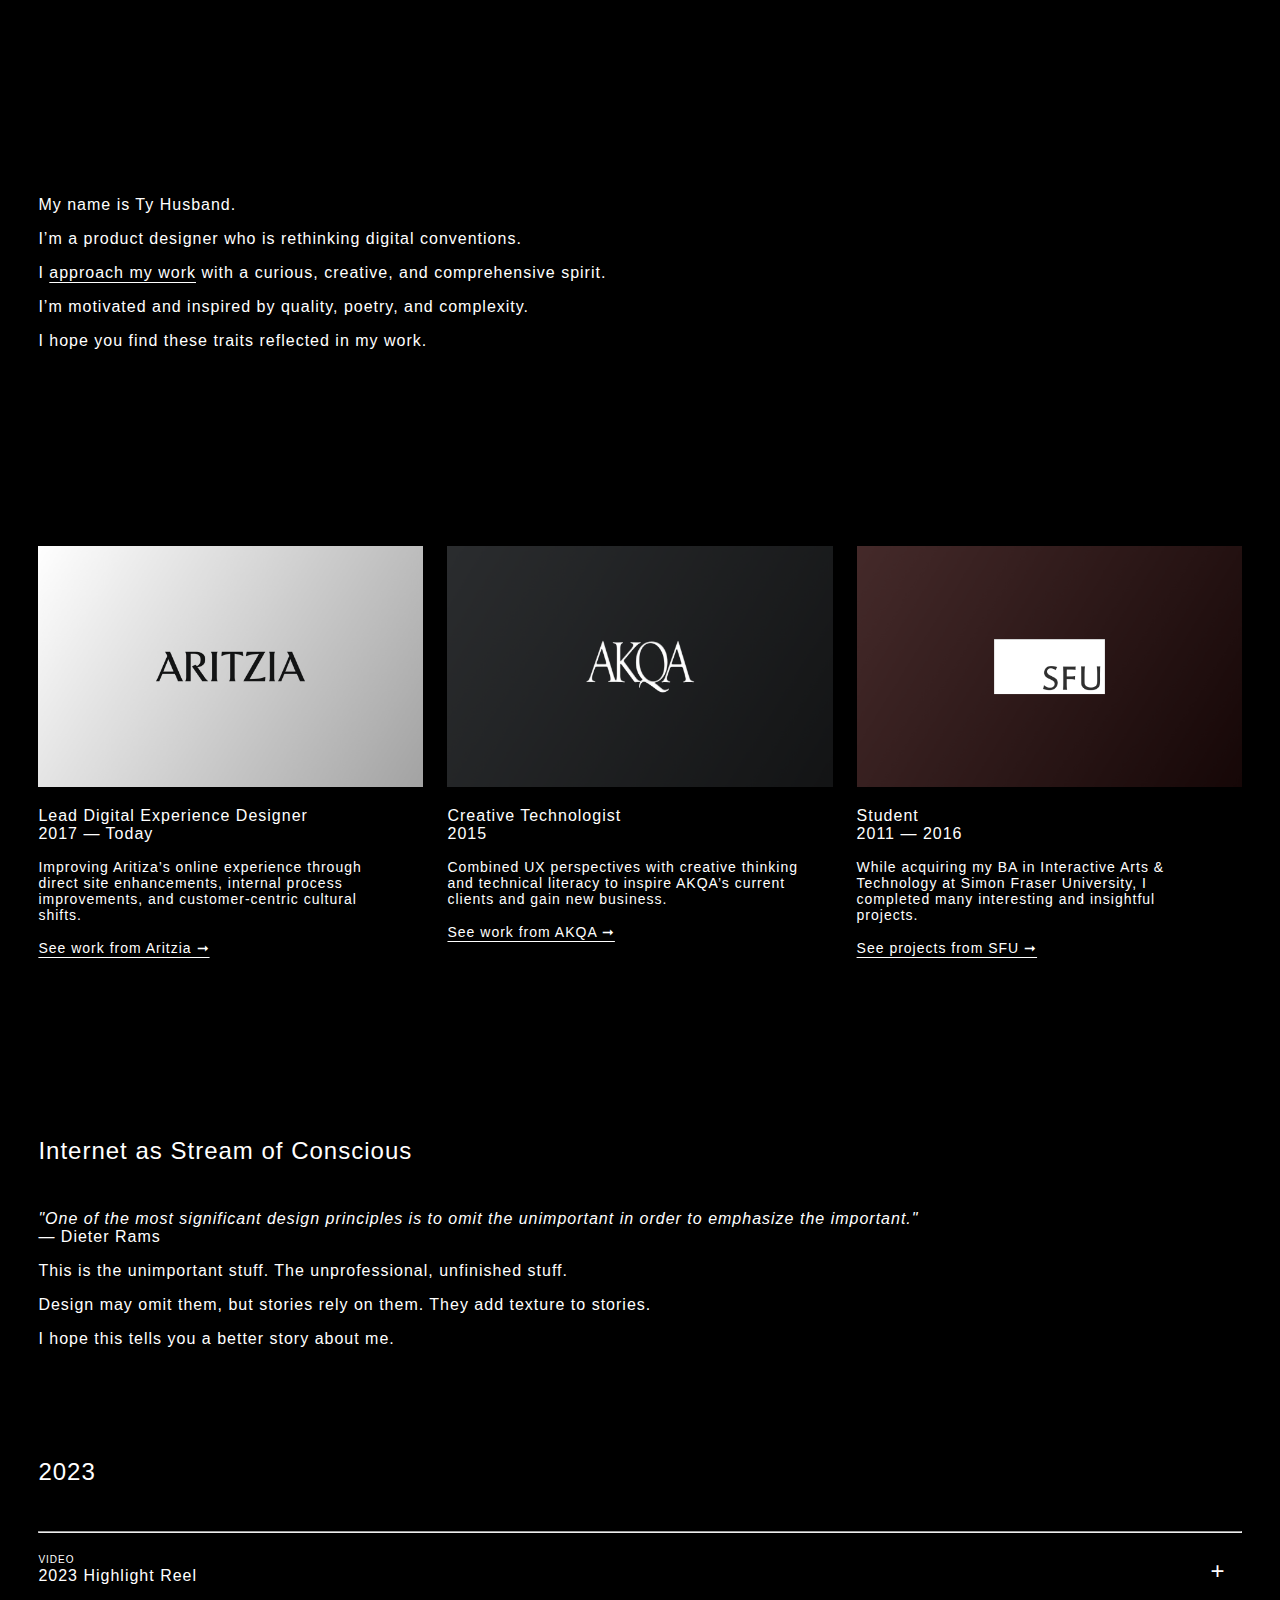
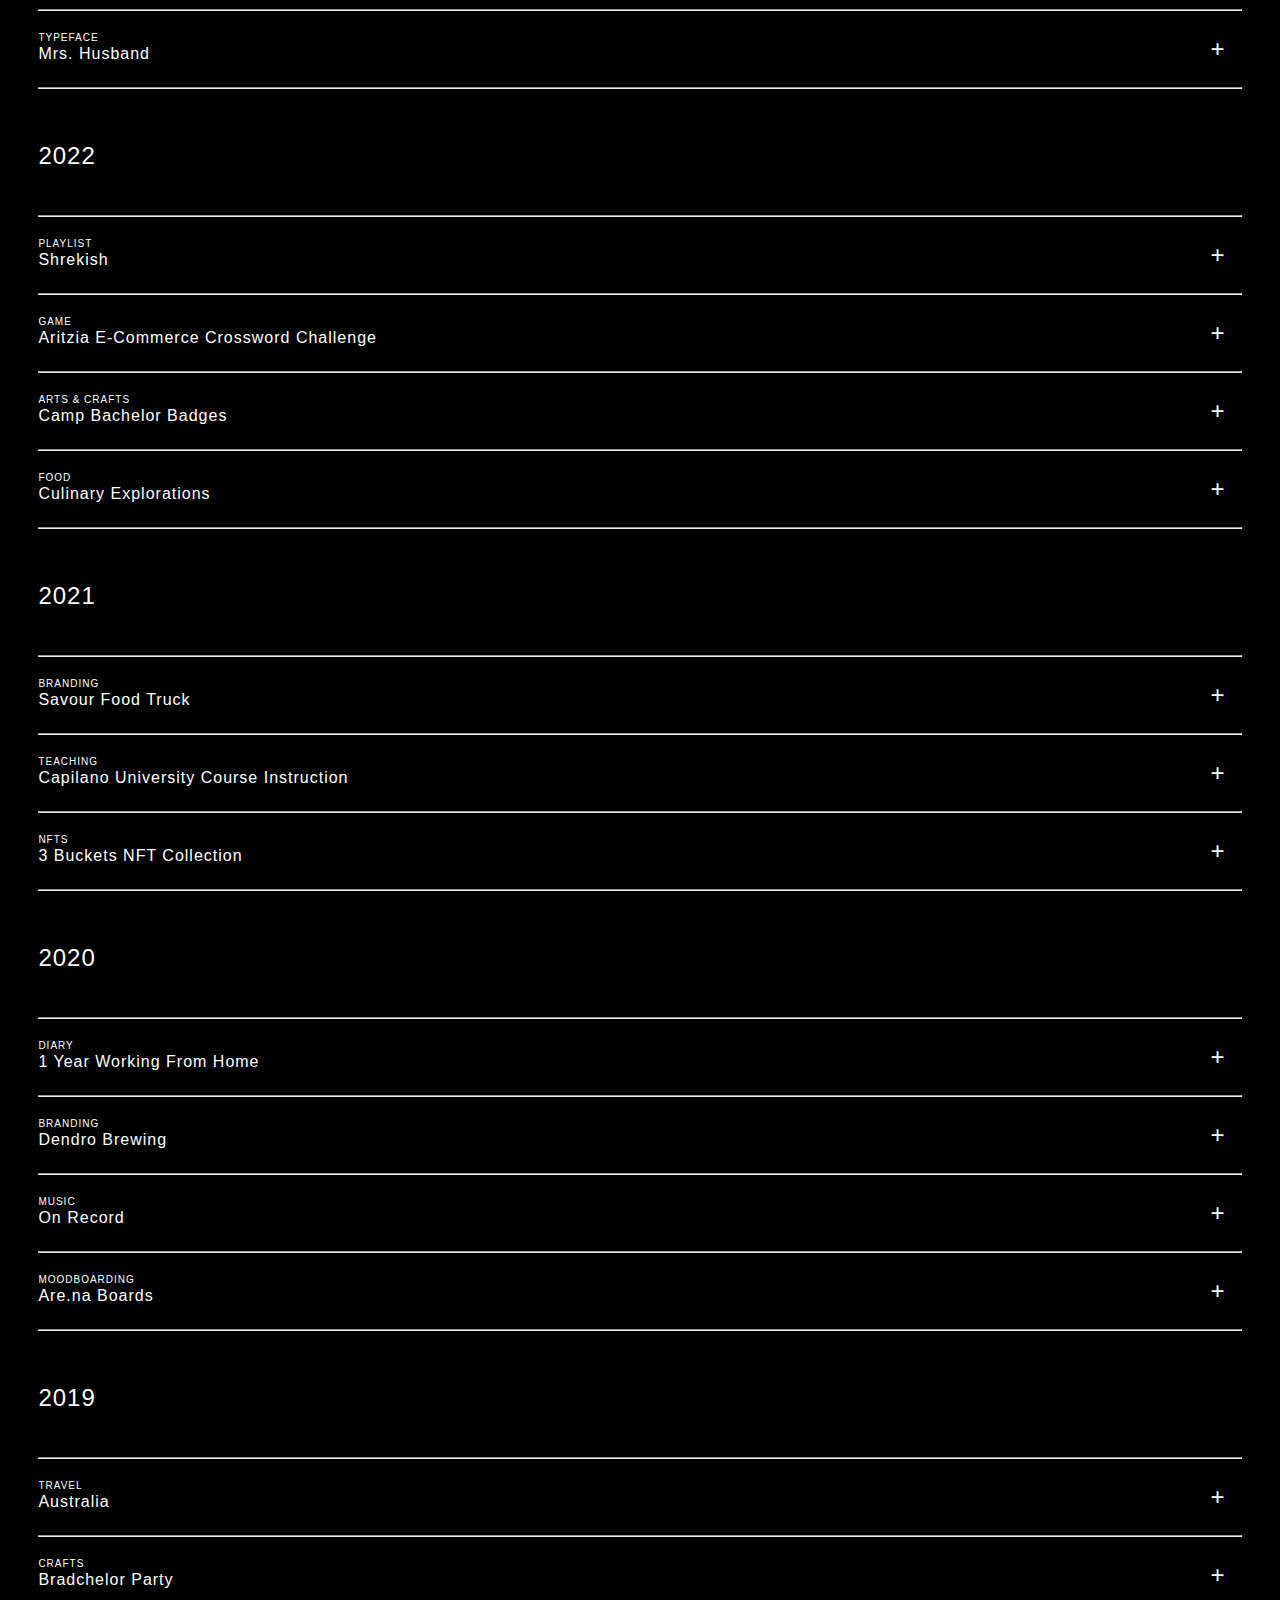
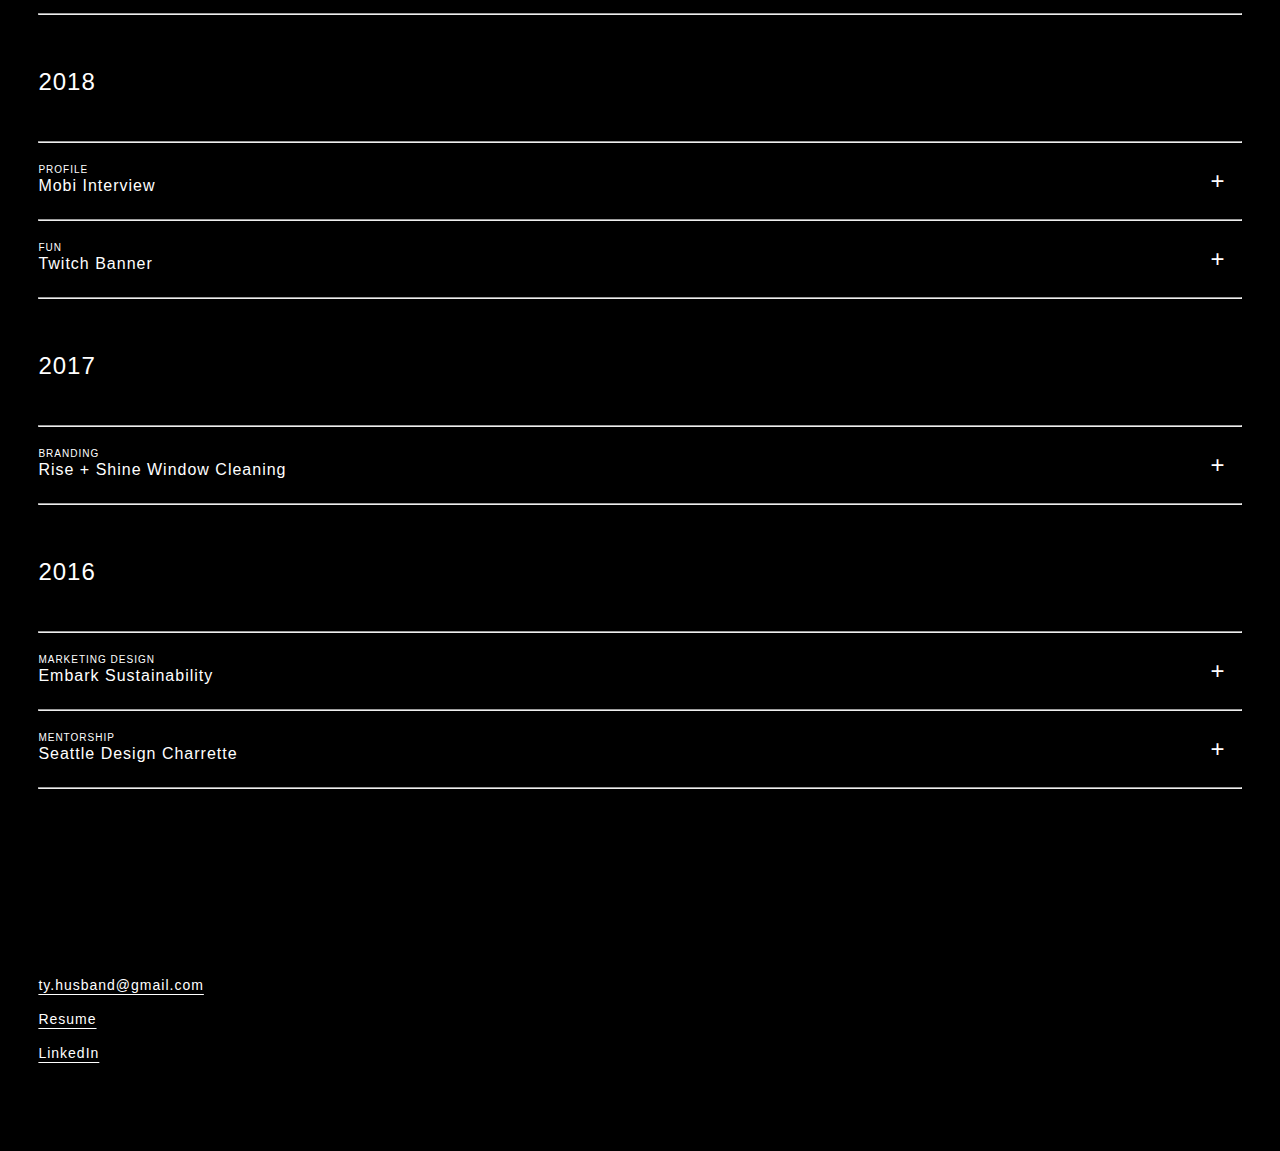
==== commit c755e0bf: "Added Highlight Reel" ====
--- a/index.html
+++ b/index.html
@@ -67,6 +67,21 @@
     <div>
     <h2 class="m16 f3 m_timeline">2023</h2>
     <hr></hr>
+        <!-- 2023 Highlight Reel -->
+        <button class="accordion f1"> 
+            <span class="fn1">VIDEO</span>
+            <br>2023 Highlight Reel
+        </button>
+        <div class="panel">
+            <div class="accordionImage">
+                <iframe width="100%" height="400px" src=https://www.youtube.com/embed/zE7uHhWE3Ps?si=KWA_ddh1PIGlDD4m" title="YouTube video player" frameborder="0" allow="accelerometer; autoplay; clipboard-write; encrypted-media; gyroscope; picture-in-picture" allowfullscreen></iframe>
+            </div>
+            <div class="accordionDetails">
+                <p>In 2023, I spent 36% of my year travelling. Notable moments include skiing, surfing, and camping trips with friends, roadtips throughout the PNW, a monumental trip to Europe, 3 trips to Mexico, 4 wedding receptions, and becoming engaged to my wonderful partner, Haley.</p>
+                <p>I tried to capture the spirit of such a beautiful year in this video, pulled together from various iPhone 13 clips over the past 365 days. I hope you enjoy it.</p>
+            </div>
+        </div>
+    <hr></hr>
         <!-- Mrs. Husband -->
         <button class="accordion f1"> 
             <span class="fn1">TYPEFACE</span>
@@ -305,7 +320,7 @@
     <div>
     <h2 class="m16 f3 m_timeline">2019</h2>
     <hr></hr>
-        <!-- WFH -->
+        <!-- Australia -->
         <button class="accordion f1"> 
             <span class="fn1">TRAVEL</span>
             <br>Australia
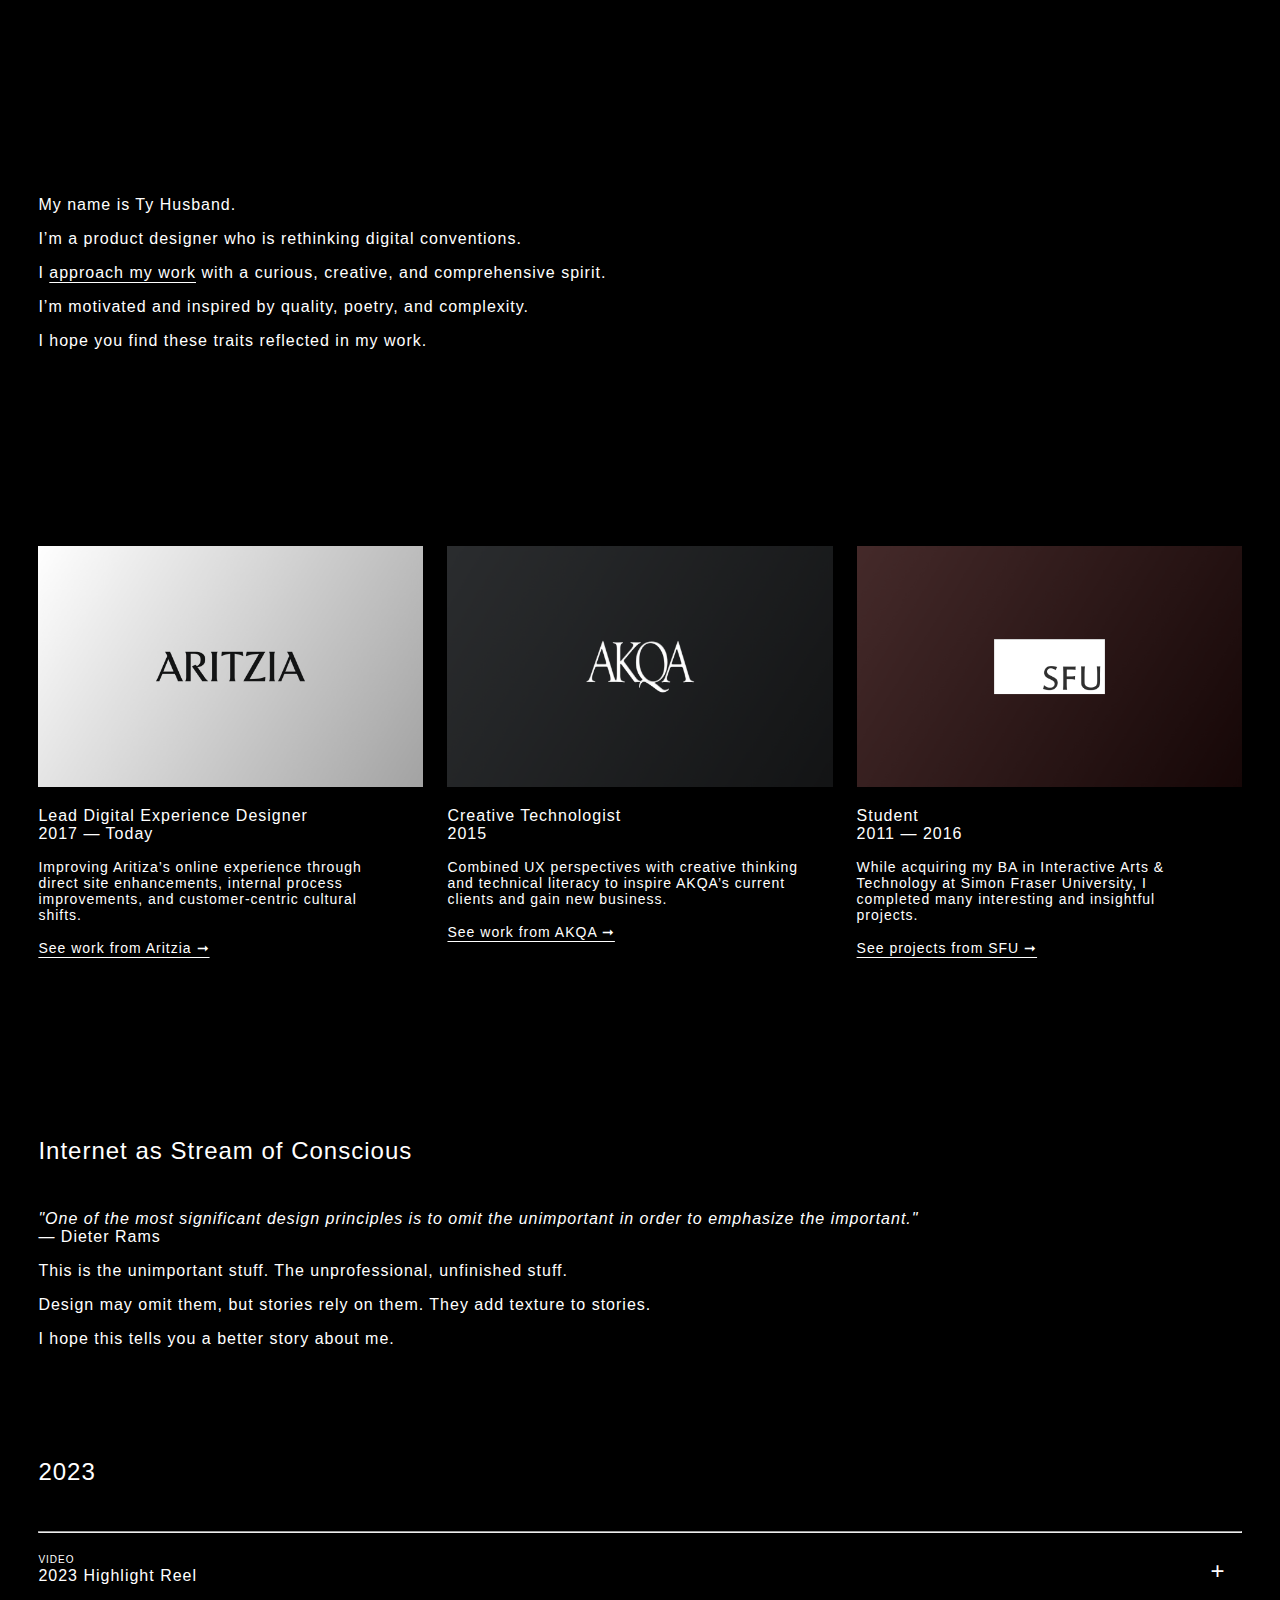
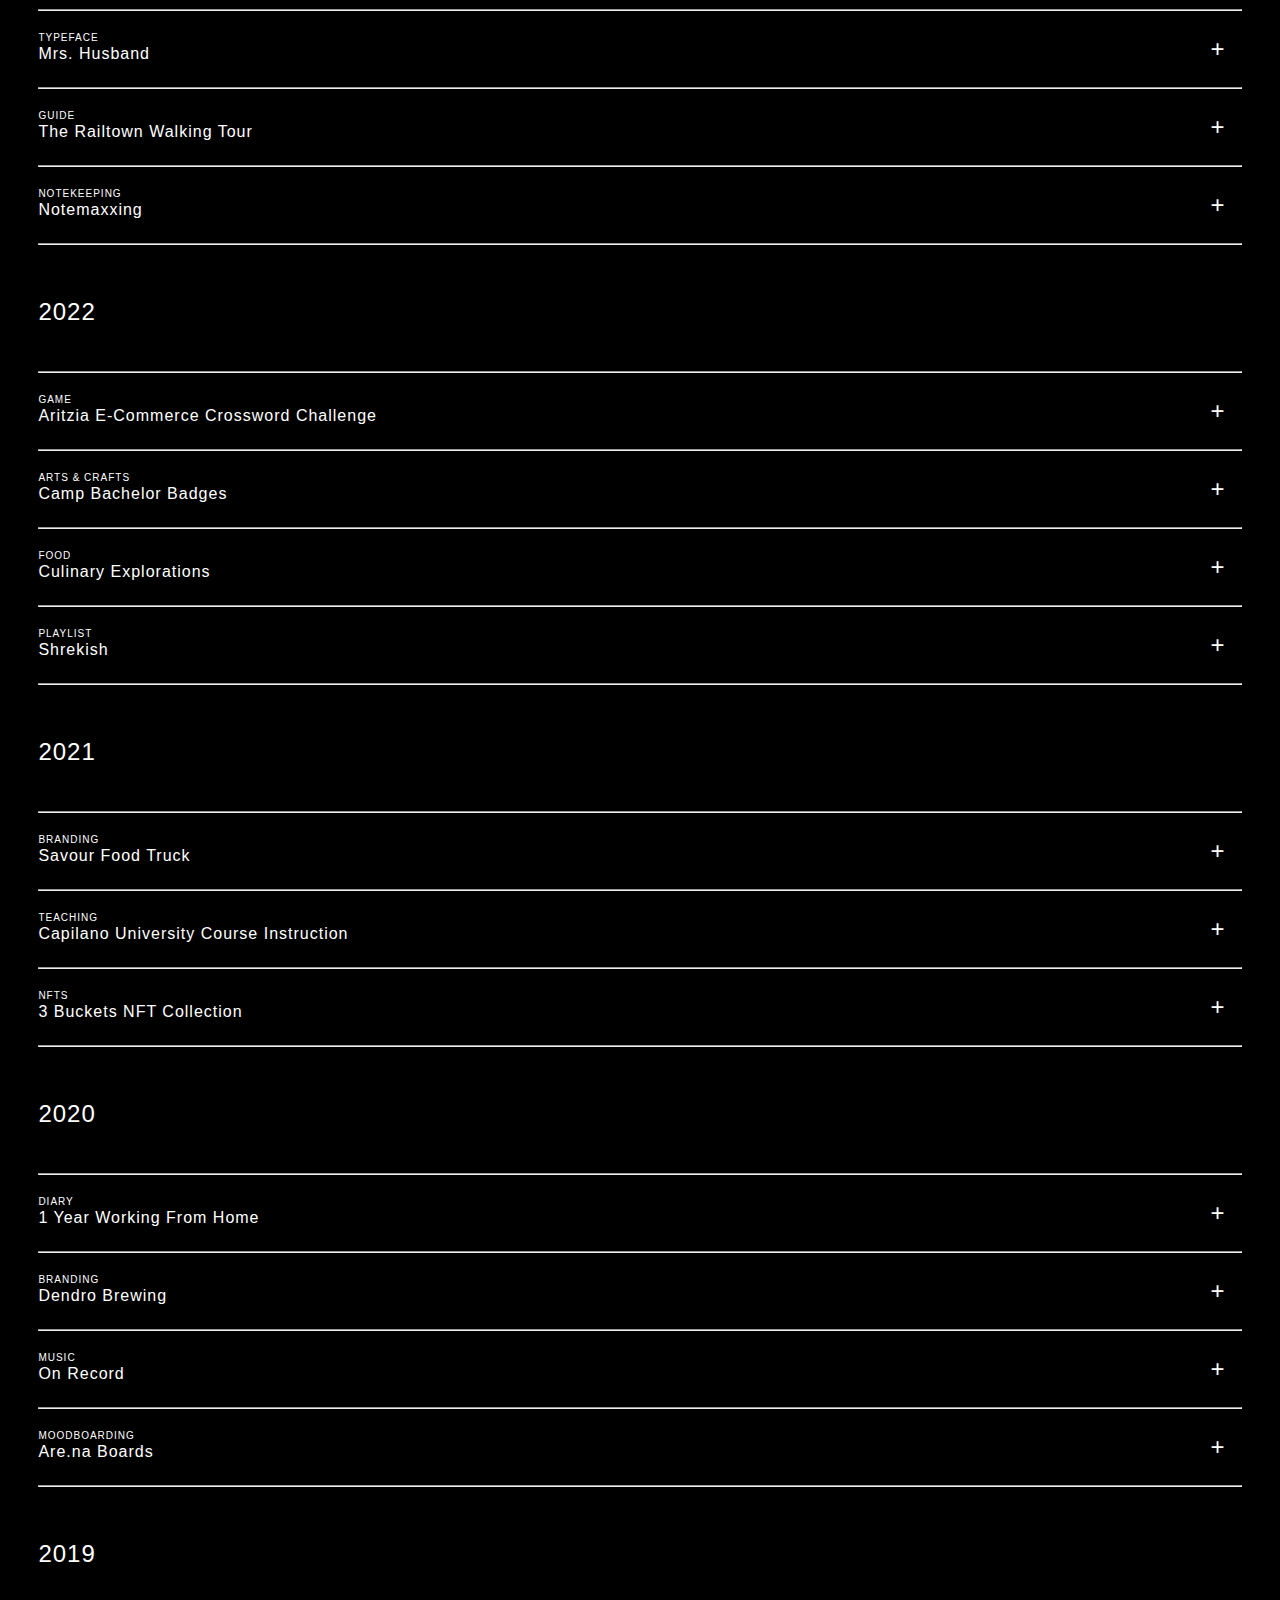
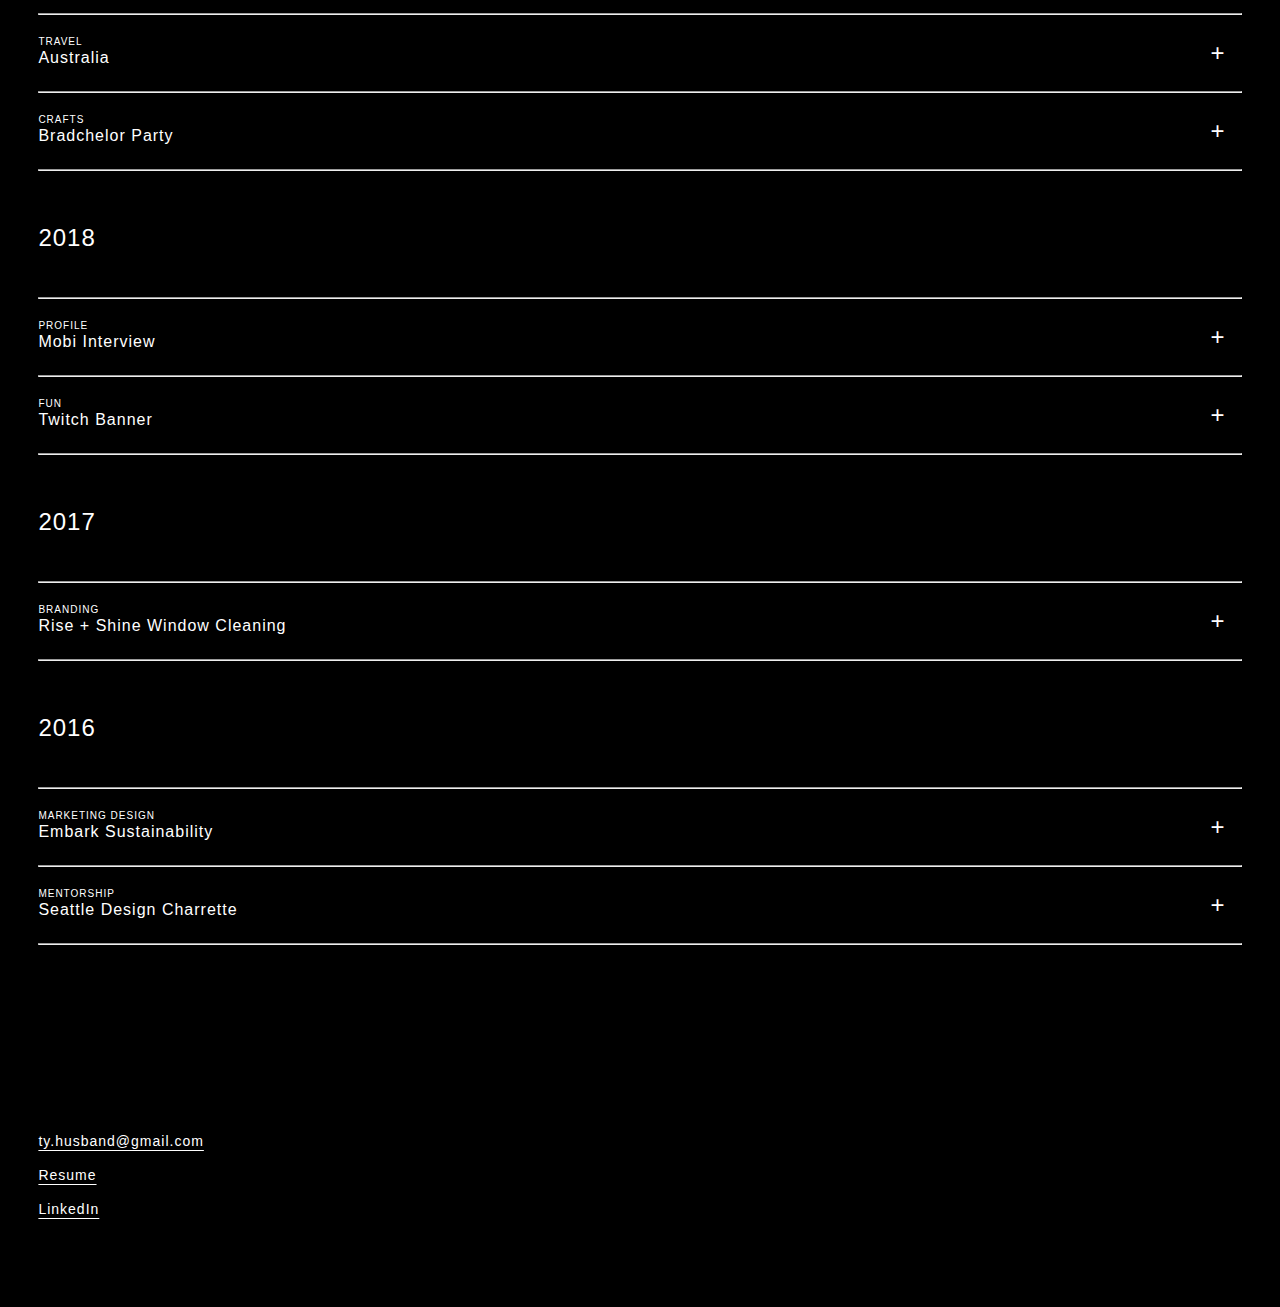
==== commit 5a382a75: "Added Walking Tour and Notion" ====
--- a/index.html
+++ b/index.html
@@ -74,7 +74,7 @@
         </button>
         <div class="panel">
             <div class="accordionImage">
-                <iframe width="100%" height="400px" src=https://www.youtube.com/embed/zE7uHhWE3Ps?si=KWA_ddh1PIGlDD4m" title="YouTube video player" frameborder="0" allow="accelerometer; autoplay; clipboard-write; encrypted-media; gyroscope; picture-in-picture" allowfullscreen></iframe>
+                <iframe width="100%" height="600px" src=https://www.youtube.com/embed/zE7uHhWE3Ps?si=KWA_ddh1PIGlDD4m" title="YouTube video player" frameborder="0" allow="accelerometer; autoplay; clipboard-write; encrypted-media; gyroscope; picture-in-picture" allowfullscreen></iframe>
             </div>
             <div class="accordionDetails">
                 <p>In 2023, I spent 36% of my year travelling. Notable moments include skiing, surfing, and camping trips with friends, roadtips throughout the PNW, a monumental trip to Europe, 3 trips to Mexico, 4 wedding receptions, and becoming engaged to my wonderful partner, Haley.</p>
@@ -99,8 +99,42 @@
             </div>
         </div>
     <hr></hr>
-    </div>
-
+            <!-- Railtown Tour -->
+        <button class="accordion f1"> 
+            <span class="fn1">GUIDE</span>
+            <br>The Railtown Walking Tour
+        </button>
+        <div class="panel">
+            <div class="accordionImage">
+                <img src="images/walkingtour.jpg" alt="Walking Tour" width="100%">
+            </div>
+            <div class="accordionDetails">
+                <p>The Aritzia office is located in Vancouver's historic Railtowm - an erroding, unfinished and programatically confused neighborhood.</p>
+                <p>My daily commute passed old warehouses, furniture manufacturers, Japanese symbols, tent cities, tech startups, 4th wave cafes, and abandoned brothels.</p>
+                <p>I was so intrigued by this strain of urbanism that I started learning everything I could about the neighborhood. After a few months of research, I organized my knowledge into an hour-long walking tour.</p>
+                <p>In Sept 2023, I hosted my first walking tour for my coworkers, and I'm currently applying to varying tourism companies to bring my walking tour public.</p>
+                <p>If you'd like to learn more about Railtown or take my tour for free, send me a message. I'd love to share it with you too.</p>
+            </div>
+        </div>
+    <hr></hr>
+             <!-- Notion -->
+        <button class="accordion f1"> 
+            <span class="fn1">NOTEKEEPING</span>
+            <br>Notemaxxing
+        </button>
+        <div class="panel">
+            <div class="accordionImage">
+                <img src="images/notion.jpg" alt="Notion" width="100%">
+            </div>
+            <div class="accordionDetails">
+                <p>2023 is the first year that I fully adopted digital notekeeping. Using Notion and a dilluted interpretation of the <a href="https://en.wikipedia.org/wiki/Zettelkasten">Zettelkasten</a> notetaking system, I started obsessively tracking my entire life.</p>
+                <p>I have 2 objectives: Supplement my terrible memory and forge new ideas through connection. By EOY, I created over 600 unique note pages, including >200 notes on people, >50 notes on travels, and hundreds of notes on ideas, reflections, quotes, experiences, and learnings.</p>
+                <p>I also recorded many life statistics on things like sleep, exercise, social affairs, stock market trades, and even beverage consumption and Halloween costumes.</p>
+                <p>My favourite byproduct of notekeeping is pulling information before conversations, so that I am warmed up and prepared.</p>
+            </div>
+        </div>
+    <hr></hr>
+    </div>
 
 
     <!--
@@ -111,6 +145,51 @@
 
     <div>
     <h2 class="m16 f3 m_timeline">2022</h2>
+    <hr></hr>
+        <!-- Aritzia E-Commerce Crossword Challenge -->
+        <button class="accordion f1"> 
+            <span class="fn1">GAME</span>
+            <br>Aritzia E-Commerce Crossword Challenge
+        </button>
+        <div class="panel">
+            <div class="accordionImage">
+                <img src="images/crossword.png" alt="Aritzia Crossword" width="100%">
+            </div>
+            <div class="accordionDetails">
+                <p>The marriage of Aritzia’s acronym culture and my own recent infatuation with solving NYT crossword puzzles. Crafted painfully by hand.</p>
+                <p>I (inclusively) built a Figma and Excel version of the puzzle, then dropped it on my team as a surprise contest. It was fun.</p>
+            </div>
+        </div>
+    <hr></hr>
+        <!-- Camp Bachelor Badges -->
+        <button class="accordion f1"> 
+            <span class="fn1">ARTS & CRAFTS</span>
+            <br>Camp Bachelor Badges
+        </button>
+        <div class="panel">
+            <div class="accordionImage">
+                <img src="images/badges.jpeg" alt="Bachelor Party Badges" width="100%">
+            </div>
+            <div class="accordionDetails">
+                <p>Inspired by childhood boy scouts, I made these badges for a bachelor party camping weekend. Attendees were awarded them for completing games and challenges.</p>
+                <p>I also provided hats so everyone could proudly pin their achievements. I designed the pins in Figma, cut them out by hand, laminated them, and glued a clothing pin to the backs. Surprisingly high quality finish.</p>
+            </div>
+        </div>
+    <hr></hr>
+           <!-- Culinary Explorations -->
+        <button class="accordion f1"> 
+            <span class="fn1">FOOD</span>
+            <br>Culinary Explorations
+        </button>
+        <div class="panel">
+            <div class="accordionImage">
+                <img src="images/food.png" alt="#foodporn" width="100%">
+            </div>
+            <div class="accordionDetails">
+                <p>A hobby I’m practicing more is cooking, as well as a derivative hobby of plating.</p>
+                <p>Very few activities are as multi-sensory as enjoying a meal. One eye sees, the other eats.</p>
+            </div>
+        </div>
     <hr></hr>
      <!-- Shrekish -->
         <button class="accordion f1"> 
@@ -124,51 +203,6 @@
             <div class="accordionDetails">
                 <p>A playlist I made featuring songs that <em>feel like</em> they should be in a Shrek film, but aren't.</p>
                 <p>I made the playlist artwork by giving the prompt <em>"Shrek wearing a Shrek mask"</em> to an AI image generator.</p>
-            </div>
-        </div>
-    <hr></hr>
-        <!-- Aritzia E-Commerce Crossword Challenge -->
-        <button class="accordion f1"> 
-            <span class="fn1">GAME</span>
-            <br>Aritzia E-Commerce Crossword Challenge
-        </button>
-        <div class="panel">
-            <div class="accordionImage">
-                <img src="images/crossword.png" alt="Aritzia Crossword" width="100%">
-            </div>
-            <div class="accordionDetails">
-                <p>The marriage of Aritzia’s acronym culture and my own recent infatuation with solving NYT crossword puzzles. Crafted painfully by hand.</p>
-                <p>I (inclusively) built a Figma and Excel version of the puzzle, then dropped it on my team as a surprise contest. It was fun.</p>
-            </div>
-        </div>
-    <hr></hr>
-        <!-- Camp Bachelor Badges -->
-        <button class="accordion f1"> 
-            <span class="fn1">ARTS & CRAFTS</span>
-            <br>Camp Bachelor Badges
-        </button>
-        <div class="panel">
-            <div class="accordionImage">
-                <img src="images/badges.jpeg" alt="Bachelor Party Badges" width="100%">
-            </div>
-            <div class="accordionDetails">
-                <p>Inspired by childhood boy scouts, I made these badges for a bachelor party camping weekend. Attendees were awarded them for completing games and challenges.</p>
-                <p>I also provided hats so everyone could proudly pin their achievements. I designed the pins in Figma, cut them out by hand, laminated them, and glued a clothing pin to the backs. Surprisingly high quality finish.</p>
-            </div>
-        </div>
-    <hr></hr>
-           <!-- Culinary Explorations -->
-        <button class="accordion f1"> 
-            <span class="fn1">FOOD</span>
-            <br>Culinary Explorations
-        </button>
-        <div class="panel">
-            <div class="accordionImage">
-                <img src="images/food.png" alt="#foodporn" width="100%">
-            </div>
-            <div class="accordionDetails">
-                <p>A hobby I’m practicing more is cooking, as well as a derivative hobby of plating.</p>
-                <p>Very few activities are as multi-sensory as enjoying a meal. One eye sees, the other eats.</p>
             </div>
         </div>
     <hr></hr>
@@ -370,7 +404,7 @@
         </button>
         <div class="panel">
             <div class="accordionImage">
-                <img src="images/ty_mobi.jpg" alt="Mobi Interview" width="100%">
+                <img src="images/ty_mobi.JPG" alt="Mobi Interview" width="100%">
             </div>
             <div class="accordionDetails">
                 <p>When commuting to work or exploring Vancouver, I would hop on a Mobi Bike Share. I did it so frequently that I became a top rider in the city.</p>
@@ -495,4 +529,4 @@
           });
         }
     </script>
-</html>+</html>
